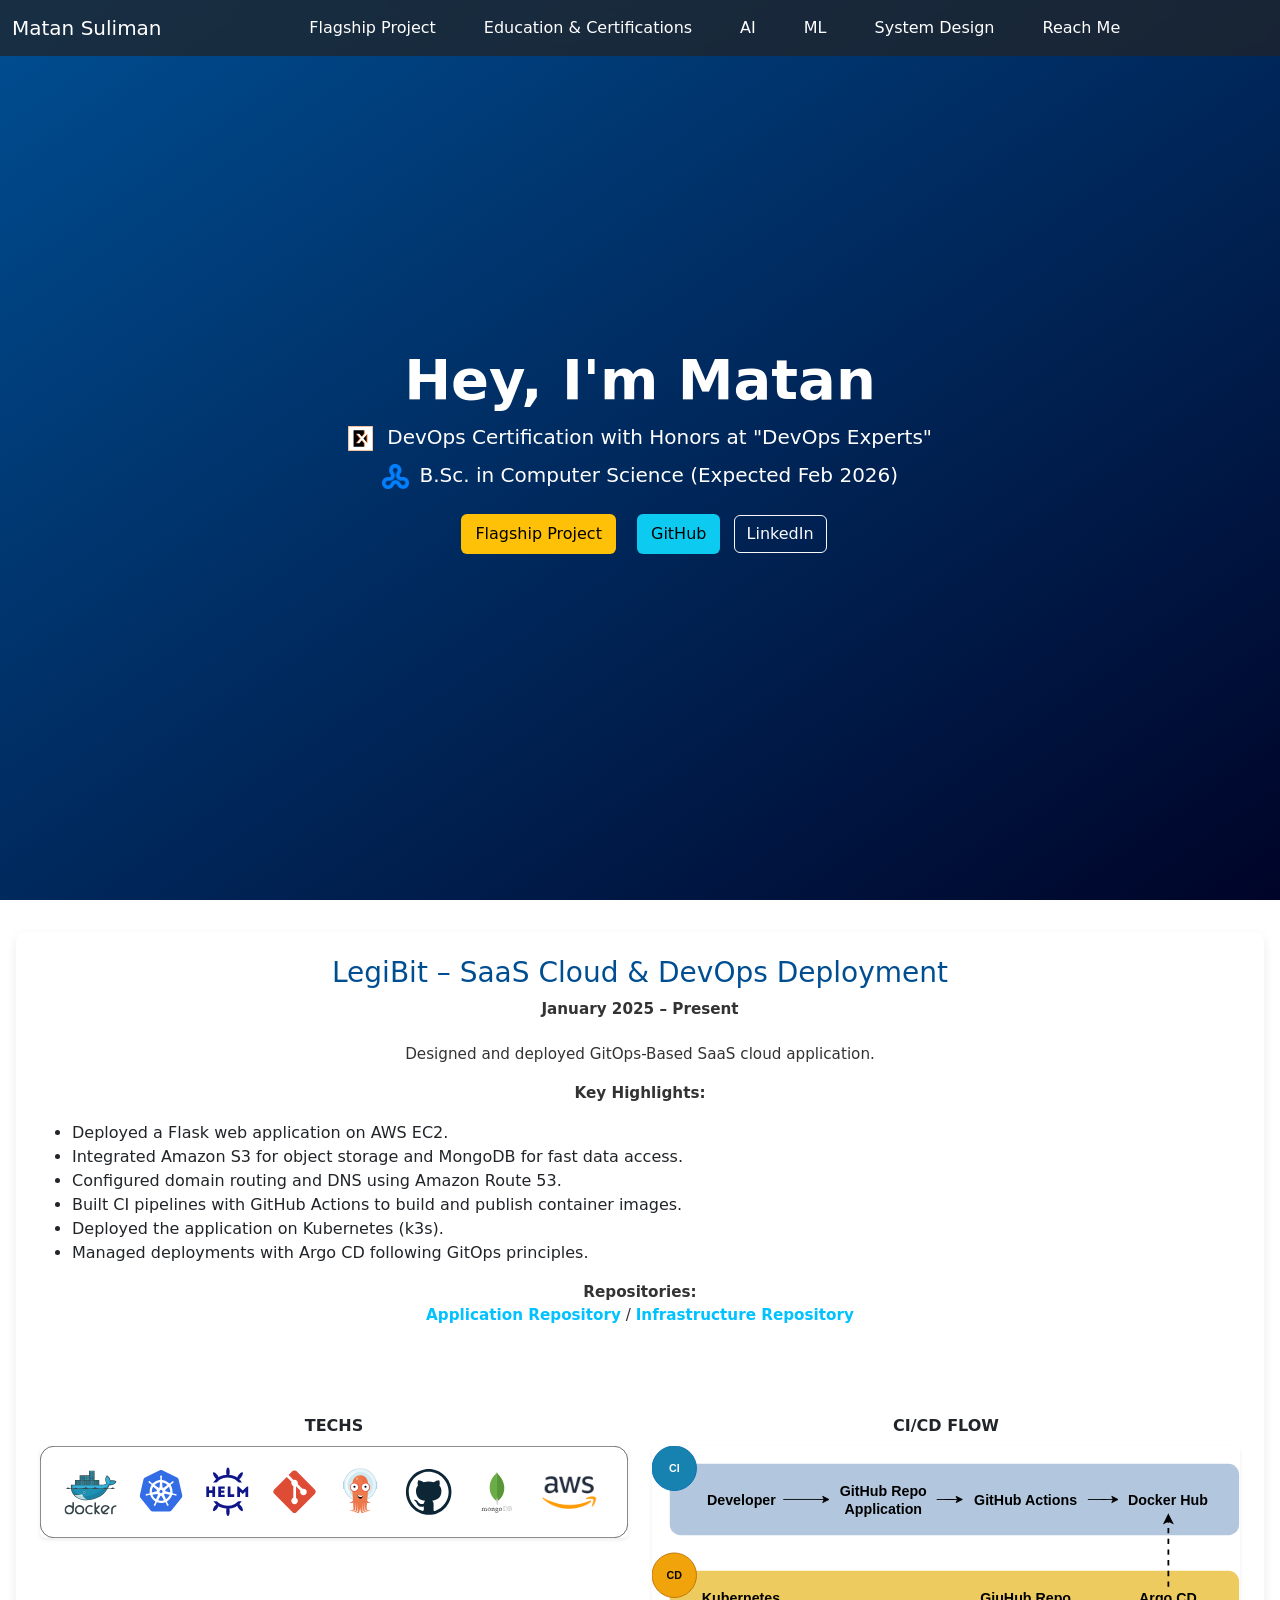
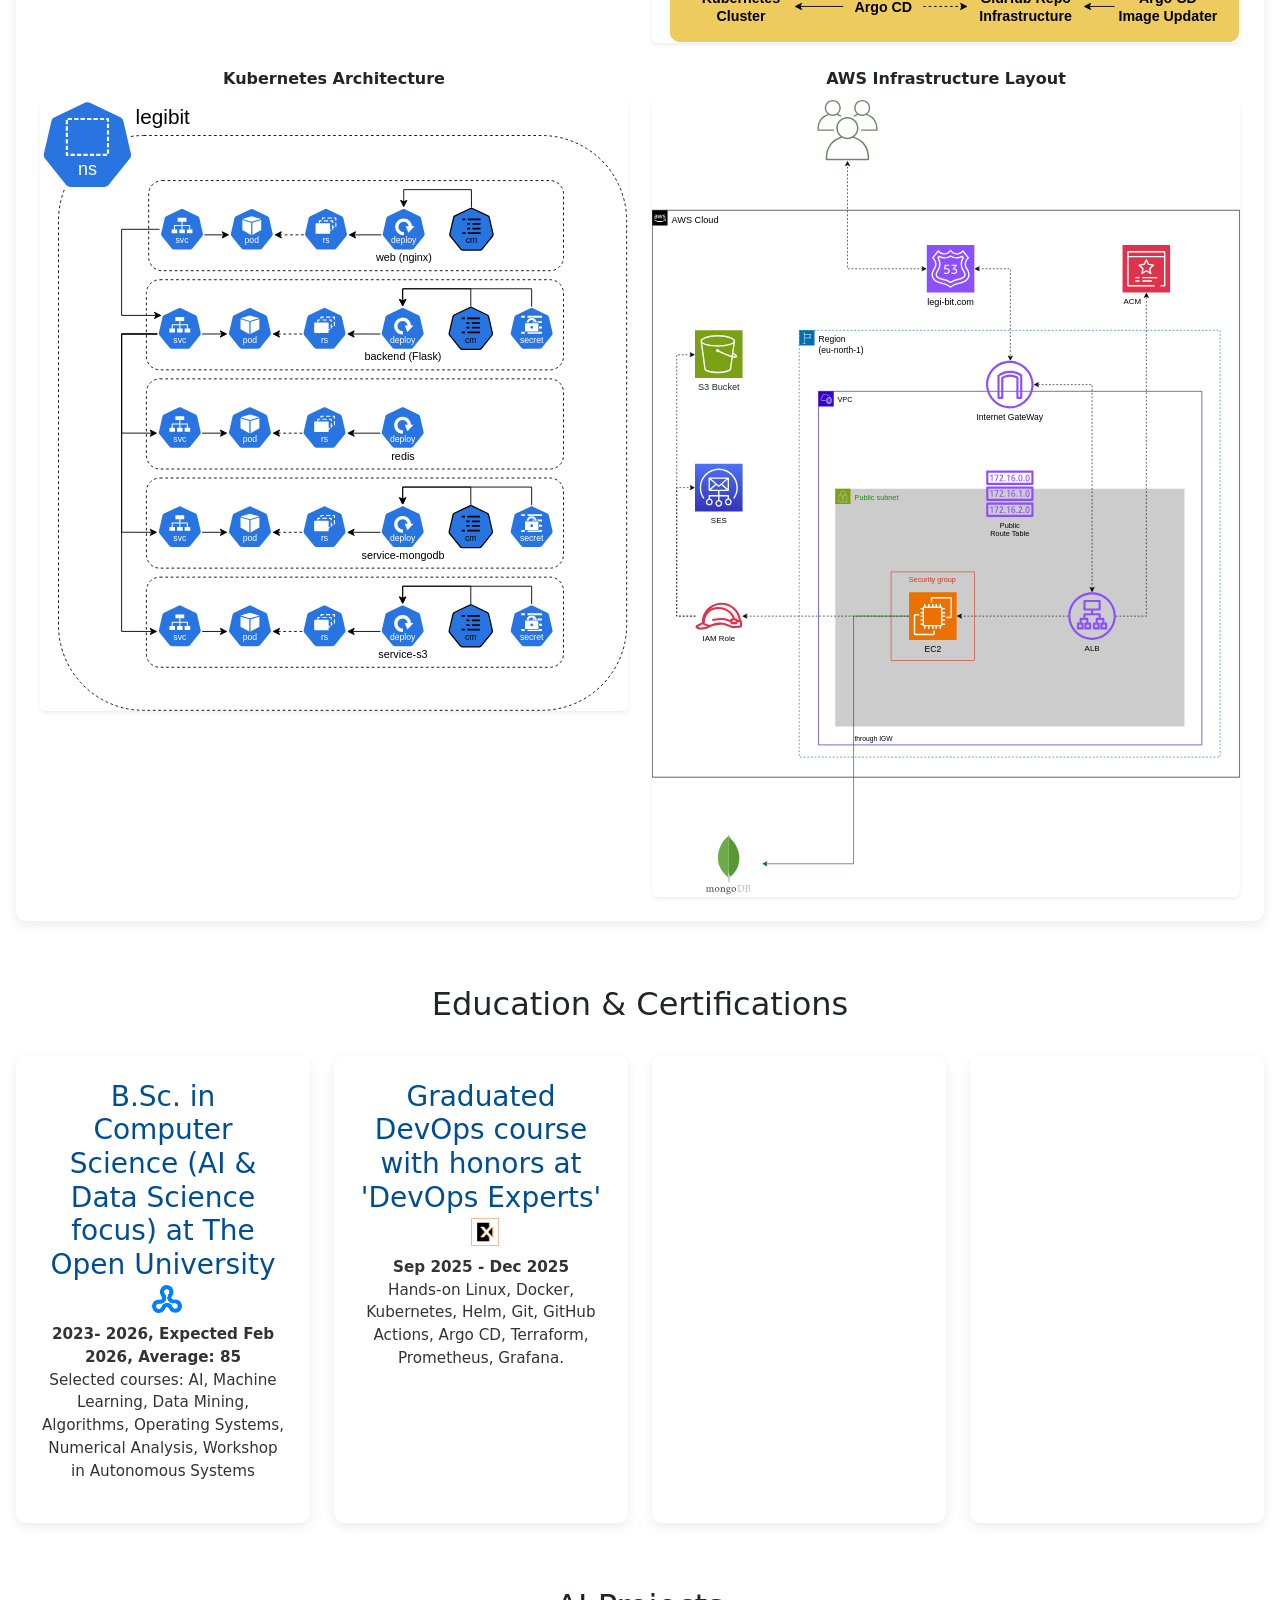
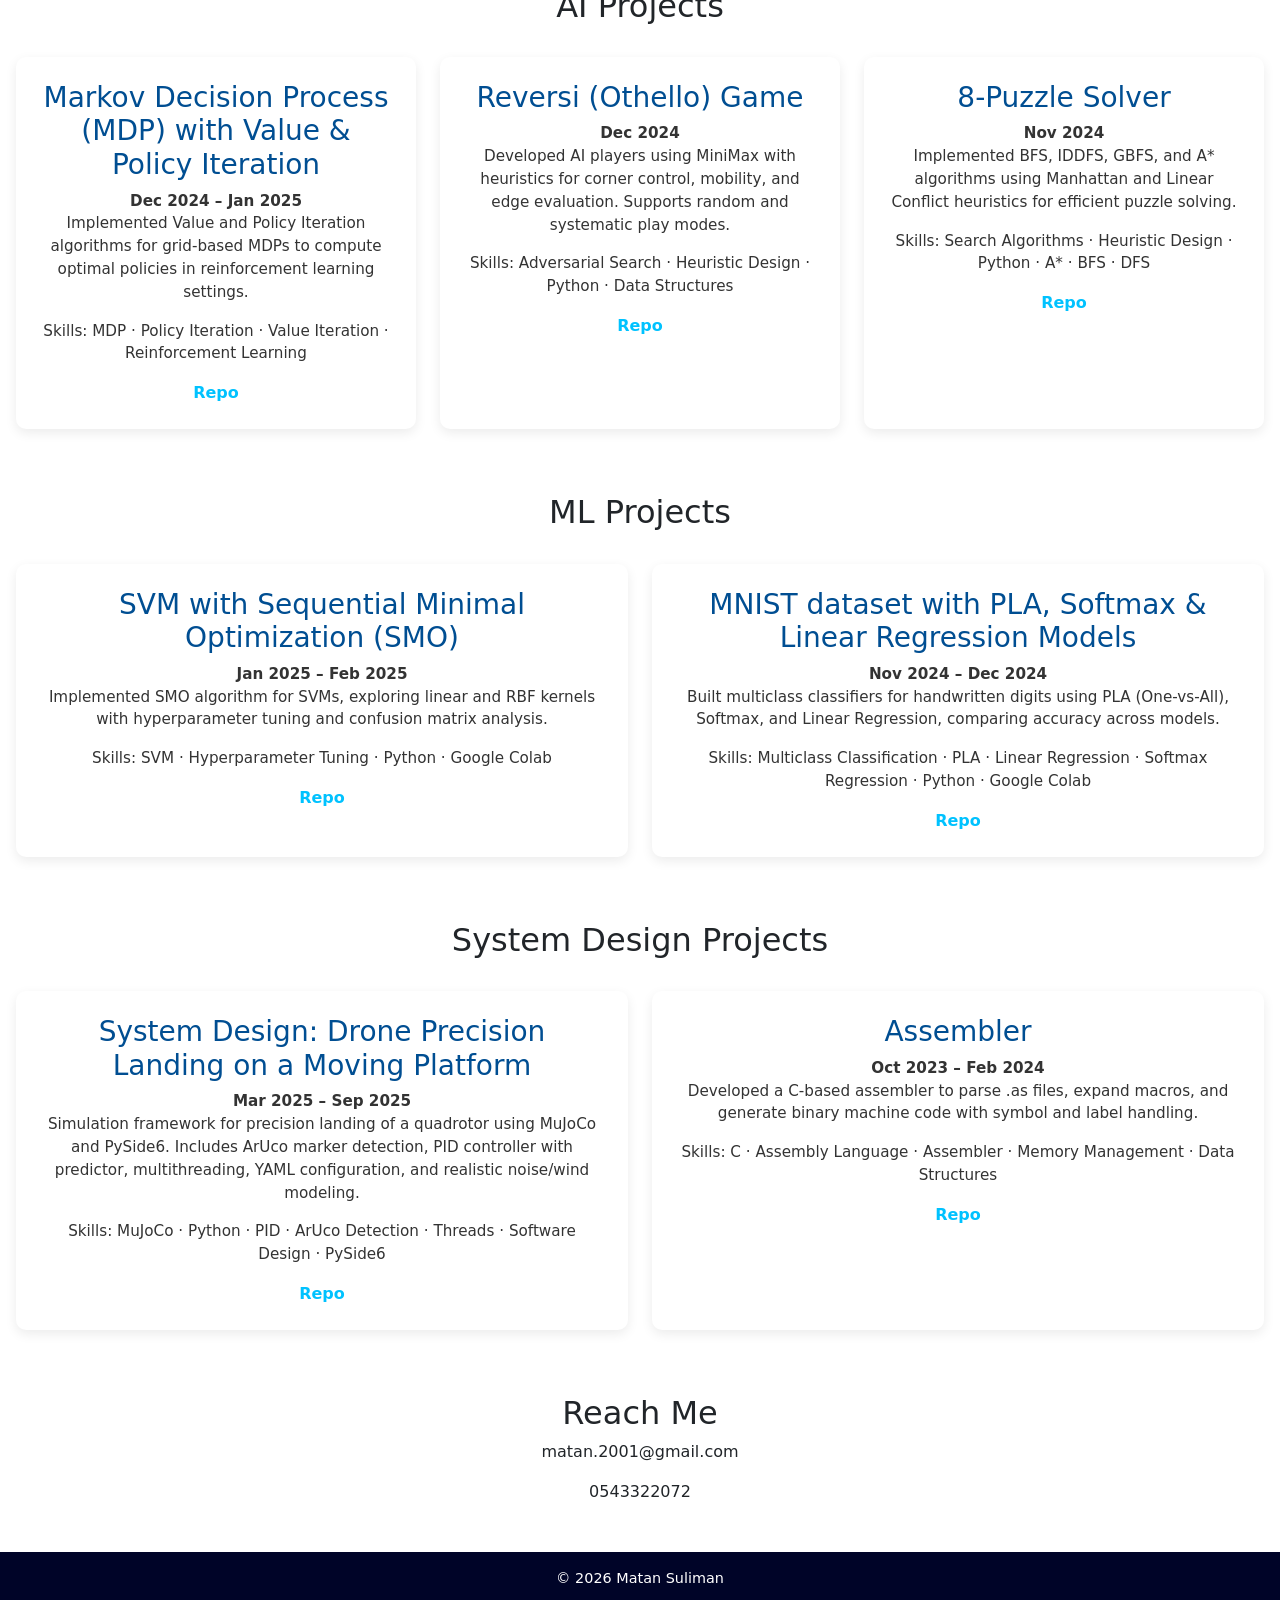
==== index.html @ 3e5ea64d "update project description for clarity and conciseness" ====
<!DOCTYPE html>
<html lang="en">

<head>
  <meta charset="UTF-8">
  <meta name="viewport" content="width=device-width, initial-scale=1">
  <title>Matan Suliman — DevOps & CS Portfolio</title>
  <link rel="stylesheet" href="styles.css">
  <!-- Preview metadata -->
  <meta name="description"
    content="Matan Suliman — CS student and DevOps trainee. Projects in RL, ML, systems, and AWS deployments.">
  <meta property="og:title" content="Matan Suliman — DevOps & CS Portfolio">
  <meta property="og:description"
    content="Projects: Drone precision landing, MDP, SVM/SMO, MNIST, 8-puzzle, assembler, and AWS site deployment.">
  <meta property="og:type" content="website">
  <meta property="og:url" content="https://matansuliman.github.io/">


  <link href="https://cdn.jsdelivr.net/npm/bootstrap@5.3.3/dist/css/bootstrap.min.css" rel="stylesheet">

  <link href="https://cdn.jsdelivr.net/npm/bootstrap@5.3.3/dist/css/bootstrap.min.css" rel="stylesheet">
  <script src="https://cdn.jsdelivr.net/npm/bootstrap@5.3.3/dist/js/bootstrap.bundle.min.js"></script>

  <link rel="icon" type="image/png" href="assets/favicon.png">
</head>

<!-- Google tag (gtag.js) -->
<script async src="https://www.googletagmanager.com/gtag/js?id=G-0Z7RLTRLPW"></script>
<script>
  window.dataLayer = window.dataLayer || [];
  function gtag() { dataLayer.push(arguments); }
  gtag('js', new Date());

  gtag('config', 'G-0Z7RLTRLPW');
</script>

<button id="backToTop" aria-label="Back to top">
  <svg width="25" height="25" viewBox="0 0 24 24" fill="none" xmlns="http://www.w3.org/2000/svg">
    <path d="M12 5L5 12H9V19H15V12H19L12 5Z" fill="currentColor" />
  </svg>
</button>

<body>

  <nav class="navbar navbar-expand-lg navbar-dark bg-dark bg-opacity-75 fixed-top">
    <div class="container-fluid">
      <a class="navbar-brand" href="#about">Matan Suliman</a>
      <button class="navbar-toggler" type="button" data-bs-toggle="collapse" data-bs-target="#navbarNav">
        <span class="navbar-toggler-icon"></span>
      </button>
      <div class="collapse navbar-collapse justify-content-center" id="navbarNav">
        <ul class="navbar-nav">
          <li class="nav-item"><a class="nav-link" href="#flagship_project">Flagship Project</a></li>
          <li class="nav-item"><a class="nav-link" href="#education">Education & Certifications</a></li>
          <li class="nav-item"><a class="nav-link" href="#ai_projects">AI</a></li>
          <li class="nav-item"><a class="nav-link" href="#ml_projects">ML</a></li>
          <li class="nav-item"><a class="nav-link" href="#sd_projects">System Design</a></li>
          <li class="nav-item"><a class="nav-link" href="#reach_me">Reach Me</a></li>
        </ul>
      </div>
    </div>
  </nav>



  <header id="about"
    class="vh-100 d-flex flex-column justify-content-center align-items-center text-center bg-primary text-white">


    <div class="container">
      <h1 class="display-4 fw-bold">Hey, I'm Matan</h1>
      <p class="lead mb-4">

        <a href="#education" class="text-white text-decoration-none d-block mb-2">
          <img src="assets/devops_experts_logo.jpeg" alt="DevOps Experts" height="25" class="me-2">
          DevOps Certification with Honors at "DevOps Experts"
        </a>

        <a href="#education" class="text-white text-decoration-none d-block mb-2">
          <img src="assets/output-onlinepngtools.png" alt="The Open University" height="25" class="me-1">
          B.Sc. in Computer Science (Expected Feb 2026)
        </a>
        <!--
        <a href="#education" class="text-white text-decoration-none d-block mb-2">
          ☁️ AWS Cloud Practitioner Certified
        </a>
        -->

      </p>

      <div class="mt-3">
        <a href="#flagship_project" class="btn btn-warning btn-unfill mx-2">
          Flagship Project
        </a>

        <a href="https://github.com/matansuliman" class="btn btn-info btn-unfill mx-2" target="_blank">
          GitHub
        </a>

        <script src="https://platform.linkedin.com/badges/js/profile.js"></script>

        <div class="linkedin-hover-wrapper">

          <a href="https://linkedin.com/in/matansuliman" class="btn btn-outline-light linkedin-btn" target="_blank">
            LinkedIn
          </a>

          <div class="linkedin-badge-reveal">
            <div class="badge-base LI-profile-badge" data-locale="en_US" data-size="small" data-theme="light"
              data-type="HORIZONTAL" data-vanity="matansuliman" data-version="v1">
            </div>
          </div>

        </div>

      </div>
    </div>
  </header>

  <section id="flagship_project" class="projects">
    <div class="project-card">
      <h3>LegiBit – SaaS Cloud & DevOps Deployment</h3>

      <p>
        <strong>January 2025 – Present</strong><br><br>
        Designed and deployed GitOps-Based SaaS cloud application.
      </p>

      <p>
        <strong>Key Highlights:</strong>
      </p>

      <ul class="text-start mt-2">
        <li>Deployed a Flask web application on AWS EC2.</li>
        <li>Integrated Amazon S3 for object storage and MongoDB for fast data access.</li>
        <li>Configured domain routing and DNS using Amazon Route 53.</li>
        <li>Built CI pipelines with GitHub Actions to build and publish container images.</li>
        <li>Deployed the application on Kubernetes (k3s).</li>
        <li>Managed deployments with Argo CD following GitOps principles.</li>
      </ul>

      <p>
        <strong>Repositories:</strong><br>
        <a href="https://github.com/webserver0518/legi-bit-application" target="_blank">Application Repository</a>
        /
        <a href="https://github.com/webserver0518/legi-bit-infrastructure" target="_blank">Infrastructure Repository</a>
      </p>

      <br>

      <div class="row g-4 mt-4">

        <!-- Row 1 -->
        <div class="col-12 col-md-6">
          <strong>TECHS</strong>
          <div class="mt-2"></div>
          <img src="assets/techs.svg" alt="Technologies Stack" class="img-fluid rounded shadow-sm w-100">
        </div>

        <div class="col-12 col-md-6">
          <strong>CI/CD FLOW</strong>
          <div class="mt-2"></div>
          <img src="assets/CICD.svg" alt="CI/CD Pipeline Diagram" class="img-fluid rounded shadow-sm w-100">
        </div>

        <!-- Row 2 -->
        <div class="col-12 col-md-6">
          <strong>Kubernetes Architecture</strong>
          <div class="mt-2"></div>
          <img src="assets/legibit ns.svg" alt="Kubernetes Namespaces Layout" class="img-fluid rounded shadow-sm w-100">
        </div>

        <div class="col-12 col-md-6">
          <strong>AWS Infrastructure Layout</strong>
          <div class="mt-2"></div>
          <img src="assets/connectivity.svg" alt="AWS Architecture Diagram" class="img-fluid rounded shadow-sm w-100">
        </div>

      </div>

    </div>
  </section>

  <section id="education" class="projects">
    <h2>Education & Certifications</h2>
    <div class="projects-grid">

      <div class="project-card">
        <h3>
          B.Sc. in Computer Science (AI & Data Science focus) at The Open University
          <img src="assets/output-onlinepngtools.png" alt="The Open University" height="28" class="ms-2">
        </h3>
        <p><strong>2023- 2026, Expected Feb 2026, Average: 85</strong><br>
          Selected courses: AI, Machine Learning, Data Mining, Algorithms, Operating Systems,
          Numerical Analysis, Workshop in Autonomous Systems
        </p>
      </div>

      <div class="project-card">
        <h3>
          Graduated DevOps course with honors at 'DevOps Experts'
          <img src="assets/devops_experts_logo.jpeg" alt="DevOps Experts" height="28" class="ms-2">
        </h3>
        <p><strong>Sep 2025 - Dec 2025</strong><br>
          Hands-on Linux, Docker, Kubernetes, Helm, Git, GitHub Actions, Argo CD, Terraform, Prometheus, Grafana.
        </p>
      </div>

      <div class="project-card">
        <div data-iframe-width="150" data-iframe-height="270" data-share-badge-id="1dd1bd54-4e5d-4ebc-b2db-b6c0c7ca178f"
          data-share-badge-host="https://www.credly.com"></div>
        <script type="text/javascript" async src="//cdn.credly.com/assets/utilities/embed.js"></script>
      </div>

      <div class="project-card">
        <div data-iframe-width="150" data-iframe-height="270" data-share-badge-id="fd4eed13-bedb-44e8-ab1b-fd4ca9787efd"
          data-share-badge-host="https://www.credly.com"></div>
        <script type="text/javascript" async src="//cdn.credly.com/assets/utilities/embed.js"></script>
      </div>

    </div>
  </section>

  <section id="ai_projects" class="projects">
    <h2>AI Projects</h2>
    <div class="projects-grid">

      <div class="project-card">
        <h3>Markov Decision Process (MDP) with Value & Policy Iteration</h3>
        <p><strong>Dec 2024 – Jan 2025</strong><br>
          Implemented Value and Policy Iteration algorithms for grid-based MDPs to compute optimal policies in
          reinforcement learning settings.</p>
        <p class="skills">Skills: MDP · Policy Iteration · Value Iteration · Reinforcement Learning</p>
        <a href="https://github.com/matansuliman/Introduction-to-Artificial-Intelligence/tree/main/MDP"
          target="_blank">Repo</a>
      </div>

      <div class="project-card">
        <h3>Reversi (Othello) Game</h3>
        <p><strong>Dec 2024</strong><br>
          Developed AI players using MiniMax with heuristics for corner control, mobility, and edge
          evaluation. Supports
          random and systematic play modes.</p>
        <p class="skills">Skills: Adversarial Search · Heuristic Design · Python · Data Structures</p>
        <a href="https://github.com/matansuliman/Introduction-to-Artificial-Intelligence/blob/main/Reversi-(Ottelo)-Game"
          target="_blank">Repo</a>
      </div>

      <div class="project-card">
        <h3>8-Puzzle Solver</h3>
        <p><strong>Nov 2024</strong><br>
          Implemented BFS, IDDFS, GBFS, and A* algorithms using Manhattan and Linear Conflict heuristics for
          efficient
          puzzle solving.</p>
        <p class="skills">Skills: Search Algorithms · Heuristic Design · Python · A* · BFS · DFS</p>
        <a href="https://github.com/matansuliman/Introduction-to-Artificial-Intelligence/tree/main/8-puzzle-solver"
          target="_blank">Repo</a>
      </div>

    </div>
  </section>


  <section id="ml_projects" class="projects">
    <h2>ML Projects</h2>
    <div class="projects-grid">

      <div class="project-card">
        <h3>SVM with Sequential Minimal Optimization (SMO)</h3>
        <p><strong>Jan 2025 – Feb 2025</strong><br>
          Implemented SMO algorithm for SVMs, exploring linear and RBF kernels with hyperparameter tuning and
          confusion
          matrix analysis.</p>
        <p class="skills">Skills: SVM · Hyperparameter Tuning · Python · Google Colab</p>
        <a href="https://github.com/matansuliman/Introduction-to-Machine-Learning" target="_blank">Repo</a>
      </div>

      <div class="project-card">
        <h3>MNIST dataset with PLA, Softmax & Linear Regression Models</h3>
        <p><strong>Nov 2024 – Dec 2024</strong><br>
          Built multiclass classifiers for handwritten digits using PLA (One-vs-All), Softmax, and Linear
          Regression,
          comparing accuracy across models.</p>
        <p class="skills">Skills: Multiclass Classification · PLA · Linear Regression · Softmax Regression ·
          Python ·
          Google Colab</p>
        <a href="https://github.com/matansuliman/Introduction-to-Machine-Learning" target="_blank">Repo</a>
      </div>

    </div>
  </section>

  <section id="sd_projects" class="projects">
    <h2>System Design Projects</h2>
    <div class="projects-grid">

      <div class="project-card">
        <h3>System Design: Drone Precision Landing on a Moving Platform</h3>
        <p><strong>Mar 2025 – Sep 2025</strong><br>
          Simulation framework for precision landing of a quadrotor using MuJoCo and PySide6.
          Includes ArUco marker detection, PID controller with predictor, multithreading, YAML configuration,
          and
          realistic noise/wind modeling.</p>
        <p class="skills">Skills: MuJoCo · Python · PID · ArUco Detection · Threads · Software Design · PySide6
        </p>
        <a href="https://github.com/matansuliman/Workshop-in-Autonomous-Systems-Simulation" target="_blank">Repo</a>
      </div>

      <div class="project-card">
        <h3>Assembler</h3>
        <p><strong>Oct 2023 – Feb 2024</strong><br>
          Developed a C-based assembler to parse .as files, expand macros, and generate binary machine code
          with symbol
          and label handling.</p>
        <p class="skills">Skills: C · Assembly Language · Assembler · Memory Management · Data Structures</p>
        <a href="https://github.com/matansuliman/Systems_Programming_Lab_C" target="_blank">Repo</a>
      </div>

    </div>
  </section>

  <section id="reach_me" class="projects">
    <h2>Reach Me</h2>
    <p>matan.2001@gmail.com</p>
    <p>0543322072</p>
  </section>

  <footer>
    <p>© <span id="year"></span> Matan Suliman</p>
  </footer>

  <script src="script.js"></script>
</body>

</html>
---- styles.css ----
:root {
  --c1: #004e92;
  --c2: #000428;
  --accent: #00c2ff;
  --bg: #f4f6fb;
  --text: #1f2d3d;
}

body {
  font-family: "Alef", sans-serif;
  background: var(--bg);
  color: var(--text);
  margin: 0;
  padding: 0;
  overflow-x: hidden;
}

.navbar {
  position: fixed;
  /* floats above everything */
  top: 0;
  left: 0;
  z-index: 1000;
  width: 100%;
  background: rgba(0, 0, 0, 0.6);
  /* translucent dark layer */
  padding: 0.5rem 1rem;
  backdrop-filter: blur(6px);
}

.navbar a {
  margin-right: 2rem;
  text-decoration: none;
  color: white;
  transition: opacity 0.2s ease;
}

.navbar a:hover {
  opacity: 0.8;
}

.hero {
  text-align: center;
  padding: 4rem 1rem;
  background: linear-gradient(to bottom right, var(--c1), var(--c2));
  color: white;
}

.hero h1 {
  font-size: 2.5rem;
  margin-bottom: 1rem;
}

.hero p {
  font-size: 1.1rem;
  max-width: 600px;
  margin: 0 auto 2rem;
}

.btn {
  background-color: var(--accent);
  color: white;
  padding: 0.75rem 1.5rem;
  border-radius: 8px;
  text-decoration: none;
  font-weight: 600;
  transition: background 0.3s;
}

.btn:hover {
  background-color: #00a4d4;
}

.section {
  padding: 0.5rem 1rem;
  max-width: 800px;
  margin: auto;
  text-align: center;
}

.projects {
  padding: 2rem 1rem;
  max-width: 1300px;
  margin: auto;
  text-align: center;
}

.projects-grid {
  display: grid;
  grid-template-columns: repeat(auto-fit, minmax(250px, 1fr));
  gap: 1.5rem;
  margin-top: 2rem;
}

.project-card {
  background: white;
  border-radius: 10px;
  box-shadow: 0 4px 12px rgba(0, 0, 0, 0.08);
  padding: 1.5rem;
  transition: transform 0.3s;
}

.project-card:hover {
  transform: translateY(-6px);
}

.project-card h3 {
  color: var(--c1);
  margin-bottom: 0.5rem;
}

.project-card p {
  font-size: 0.95rem;
  color: #333;
  margin-bottom: 1rem;
}

.project-card a {
  color: var(--accent);
  text-decoration: none;
  font-weight: 600;
}

.project-card iframe {
  width: 100% !important;
  height: 320px !important;
}

footer {
  text-align: center;
  padding: 1rem;
  background: var(--c2);
  color: white;
  font-size: 0.9rem;
}

footer a {
  color: var(--accent);
  text-decoration: none;
}

.contact a {
  color: var(--accent);
  font-weight: 600;
}

section[id] {
  scroll-margin-top: 80px;
  /* adjust to navbar height */
}

header#about.bg-primary {
  background: linear-gradient(to bottom right, var(--c1), var(--c2)) !important;
}



/* Hover effect: filled -> outline (reverse of LinkedIn) */
.btn.btn-unfill {
  border: 2px solid transparent;
  transition: background-color 0.25s ease, color 0.25s ease, border-color 0.25s ease;
}

/* pick outline color based on bootstrap button type */
.btn.btn-unfill.btn-warning {
  --unfill-color: #ffc107;
}

.btn.btn-unfill.btn-info {
  --unfill-color: #0dcaf0;
}

/* on hover: "empty out" */
.btn.btn-unfill:hover {
  background-color: transparent !important;
  border-color: var(--unfill-color) !important;
  color: var(--unfill-color) !important;
}


/* Back to top – premium style */
#backToTop {
  position: fixed;
  bottom: 28px;
  left: 28px;

  width: 60px;
  height: 60px;
  border-radius: 50%;

  background-color: #0d6efd;
  /* bootstrap primary blue */
  border: none;
  color: #fff;

  display: flex;
  align-items: center;
  justify-content: center;

  box-shadow:
    0 8px 20px rgba(0, 0, 0, 0.25);

  cursor: pointer;
  opacity: 0;
  pointer-events: none;
  transform: translateY(10px) scale(0.95);
  transition: all 0.25s ease;

  z-index: 1000;
}

/* show */
#backToTop.show {
  opacity: 1;
  pointer-events: auto;
  transform: translateY(0) scale(1);
}

/* hover */
#backToTop:hover {
  background-color: #0b5ed7;
  /* darker blue */
  transform: translateY(-4px) scale(1.05);
}

/* active click */
#backToTop:active {
  transform: scale(0.95);
}





.linkedin-btn {
  transition: transform 0.25s ease, opacity 0.2s ease;
  transform-origin: left top;
}

/* hover – הכפתור "נמס" */
.linkedin-hover-wrapper:hover .linkedin-btn {
  transform: scaleX(0.85);
  opacity: 0;
  pointer-events: none;
}


.linkedin-hover-wrapper {
  position: relative;
  display: inline-block;
}

.linkedin-badge-reveal {
  position: absolute;

  /* אותו anchor כמו הכפתור */
  left: 0;
  top: 0;

  margin-left: 0;

  padding: 8px;
  background: white;
  border-radius: 12px;
  box-shadow: 0 12px 30px rgba(0, 0, 0, 0.3);
  z-index: 20;

  min-width: 320px;

  transform: scaleX(0);
  transform-origin: left top;
  opacity: 0;

  transition: transform 0.3s ease, opacity 0.2s ease;
}

/* hover – התג "גדל" */
.linkedin-hover-wrapper:hover .linkedin-badge-reveal {
  transform: scaleX(1);
  opacity: 1;
}
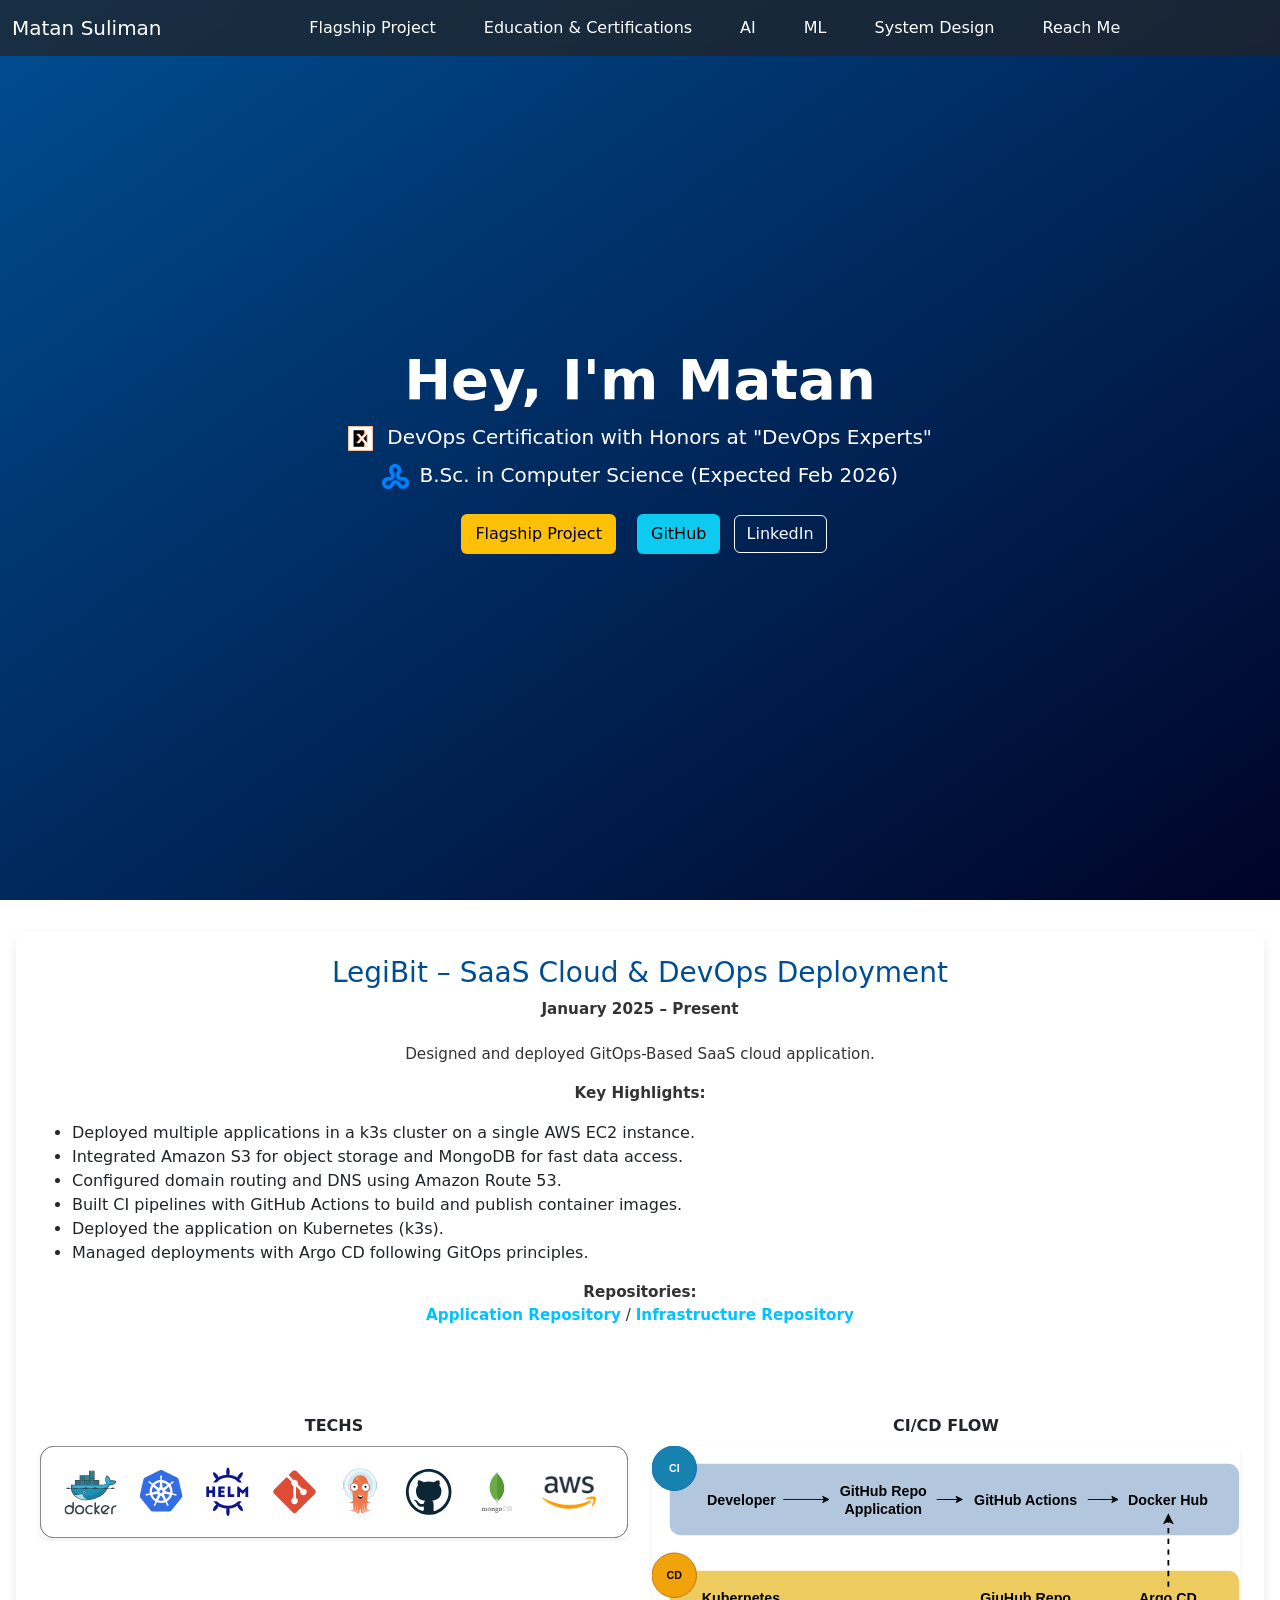
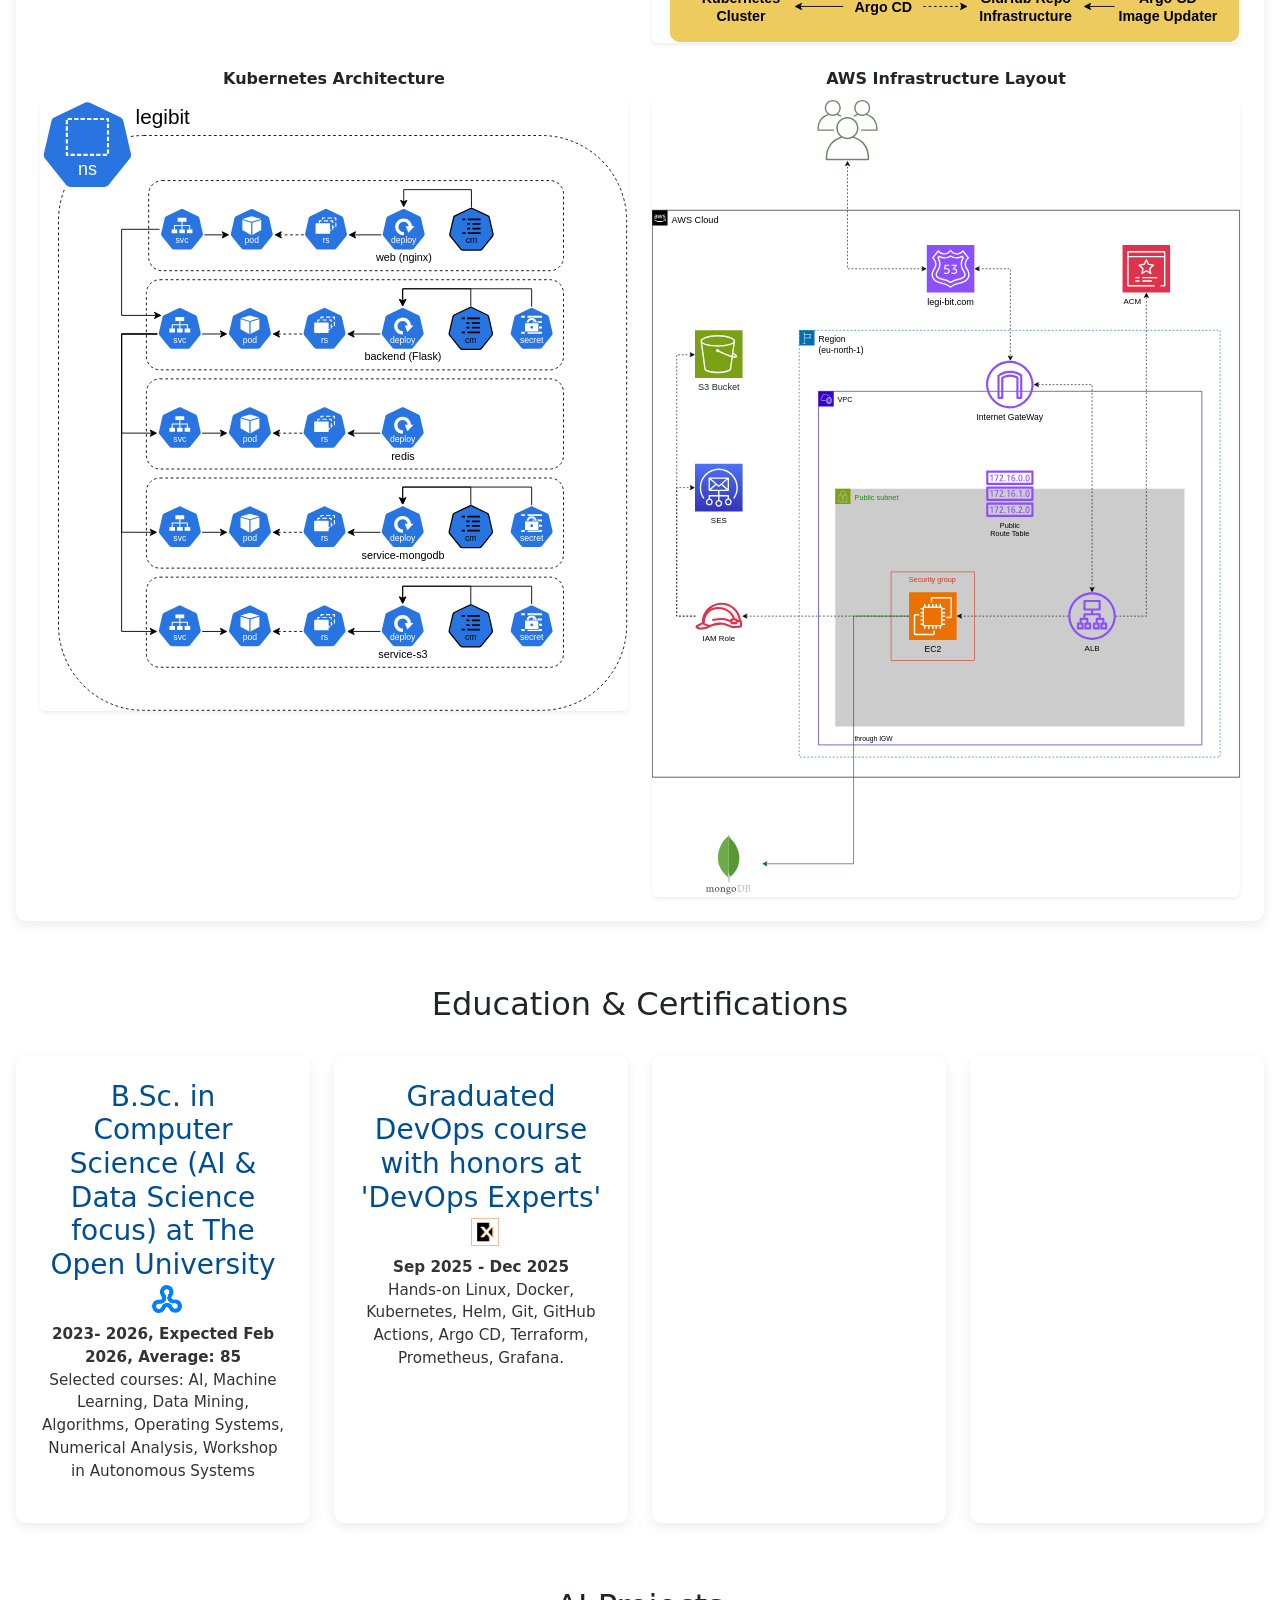
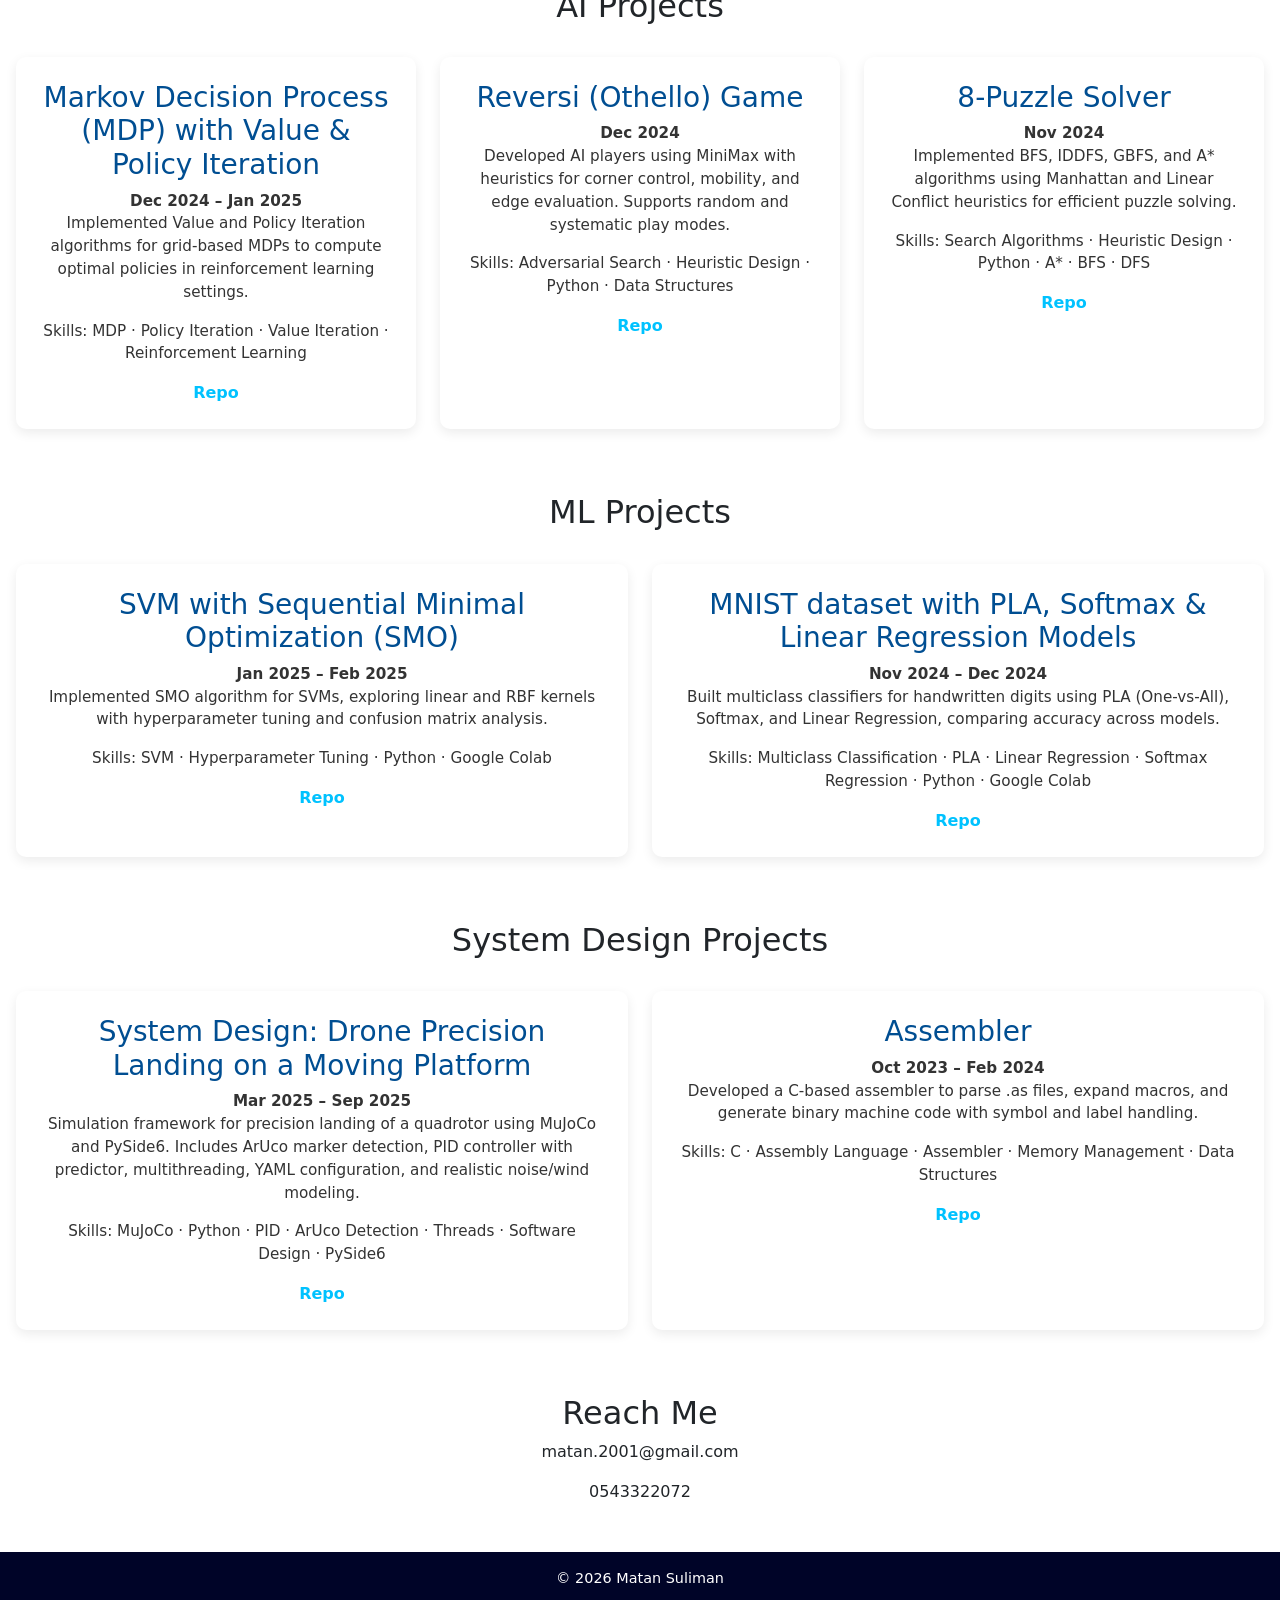
==== commit 3ff19051: "update deployment description to reflect k3s cluster setup on AWS EC2" ====
--- a/index.html
+++ b/index.html
@@ -131,7 +131,7 @@
       </p>
 
       <ul class="text-start mt-2">
-        <li>Deployed a Flask web application on AWS EC2.</li>
+        <li>Deployed multiple applications in a k3s cluster on a single AWS EC2 instance.</li>
         <li>Integrated Amazon S3 for object storage and MongoDB for fast data access.</li>
         <li>Configured domain routing and DNS using Amazon Route 53.</li>
         <li>Built CI pipelines with GitHub Actions to build and publish container images.</li>
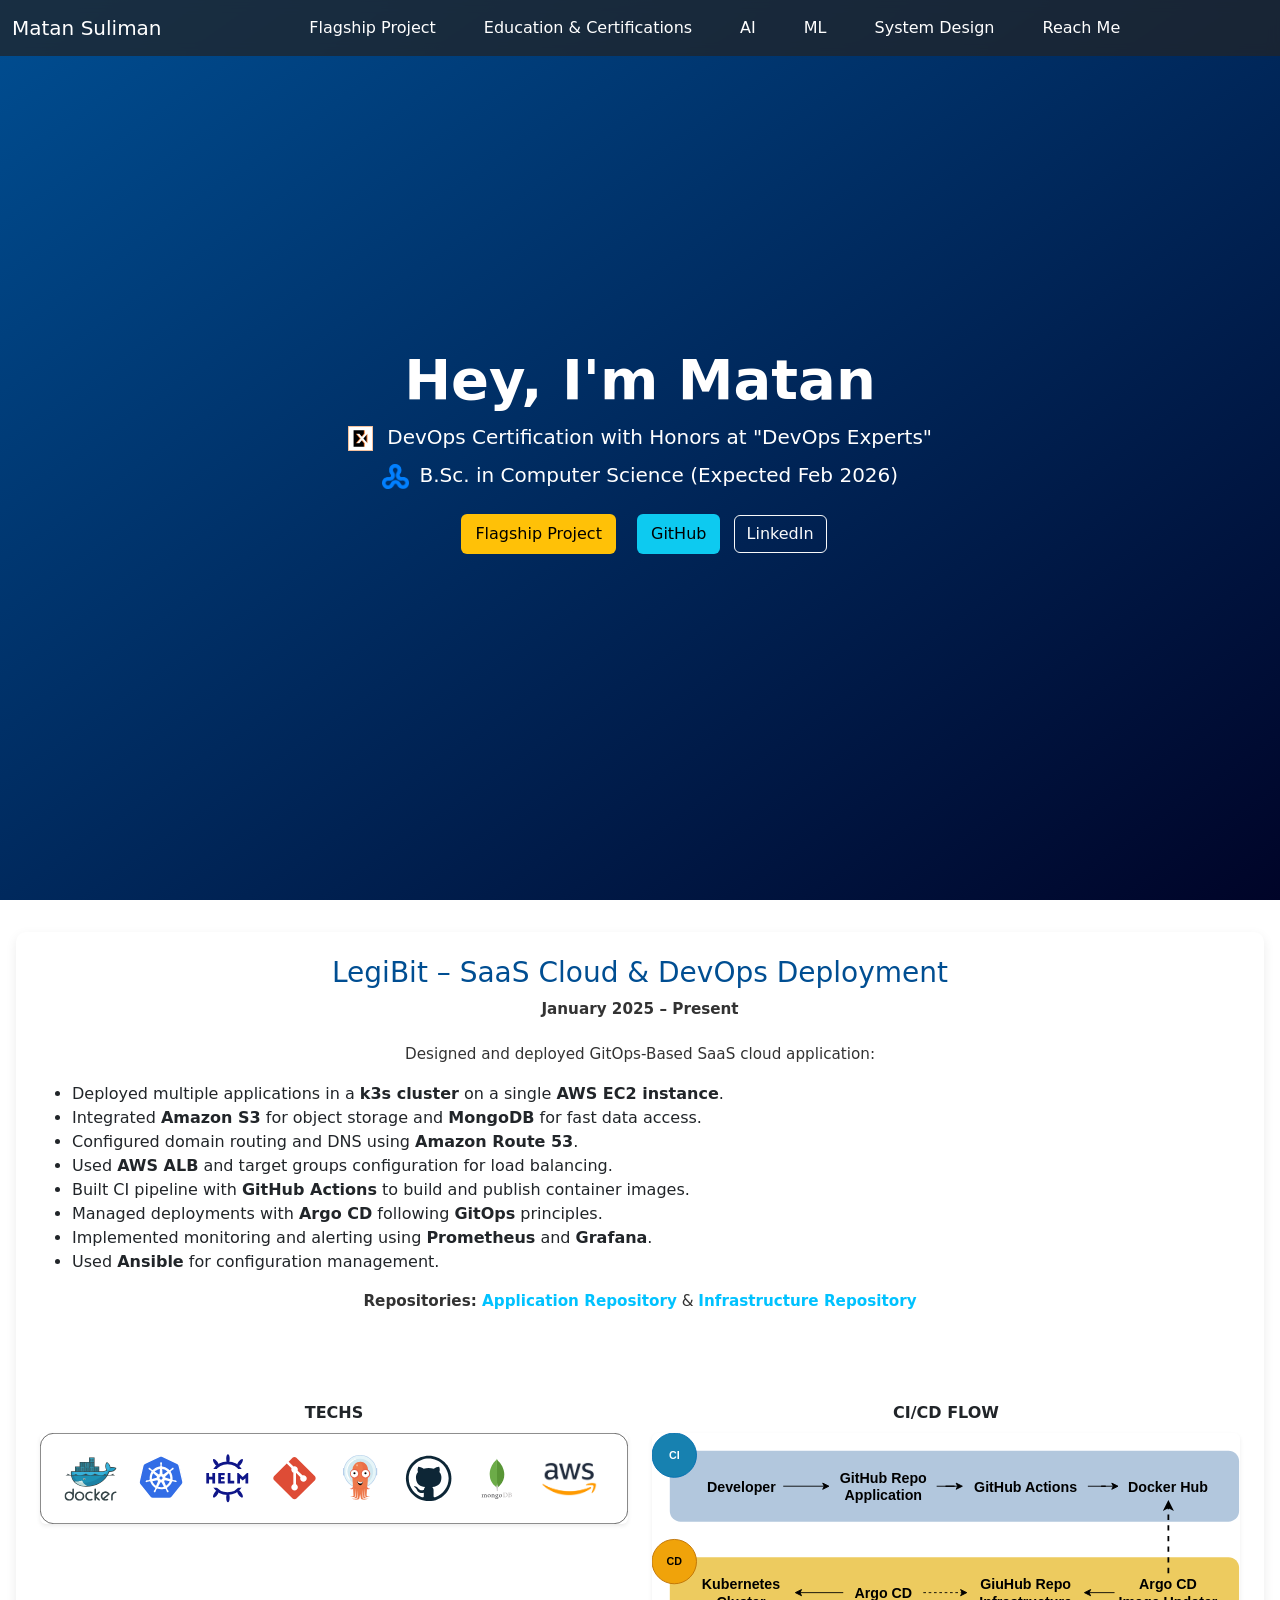
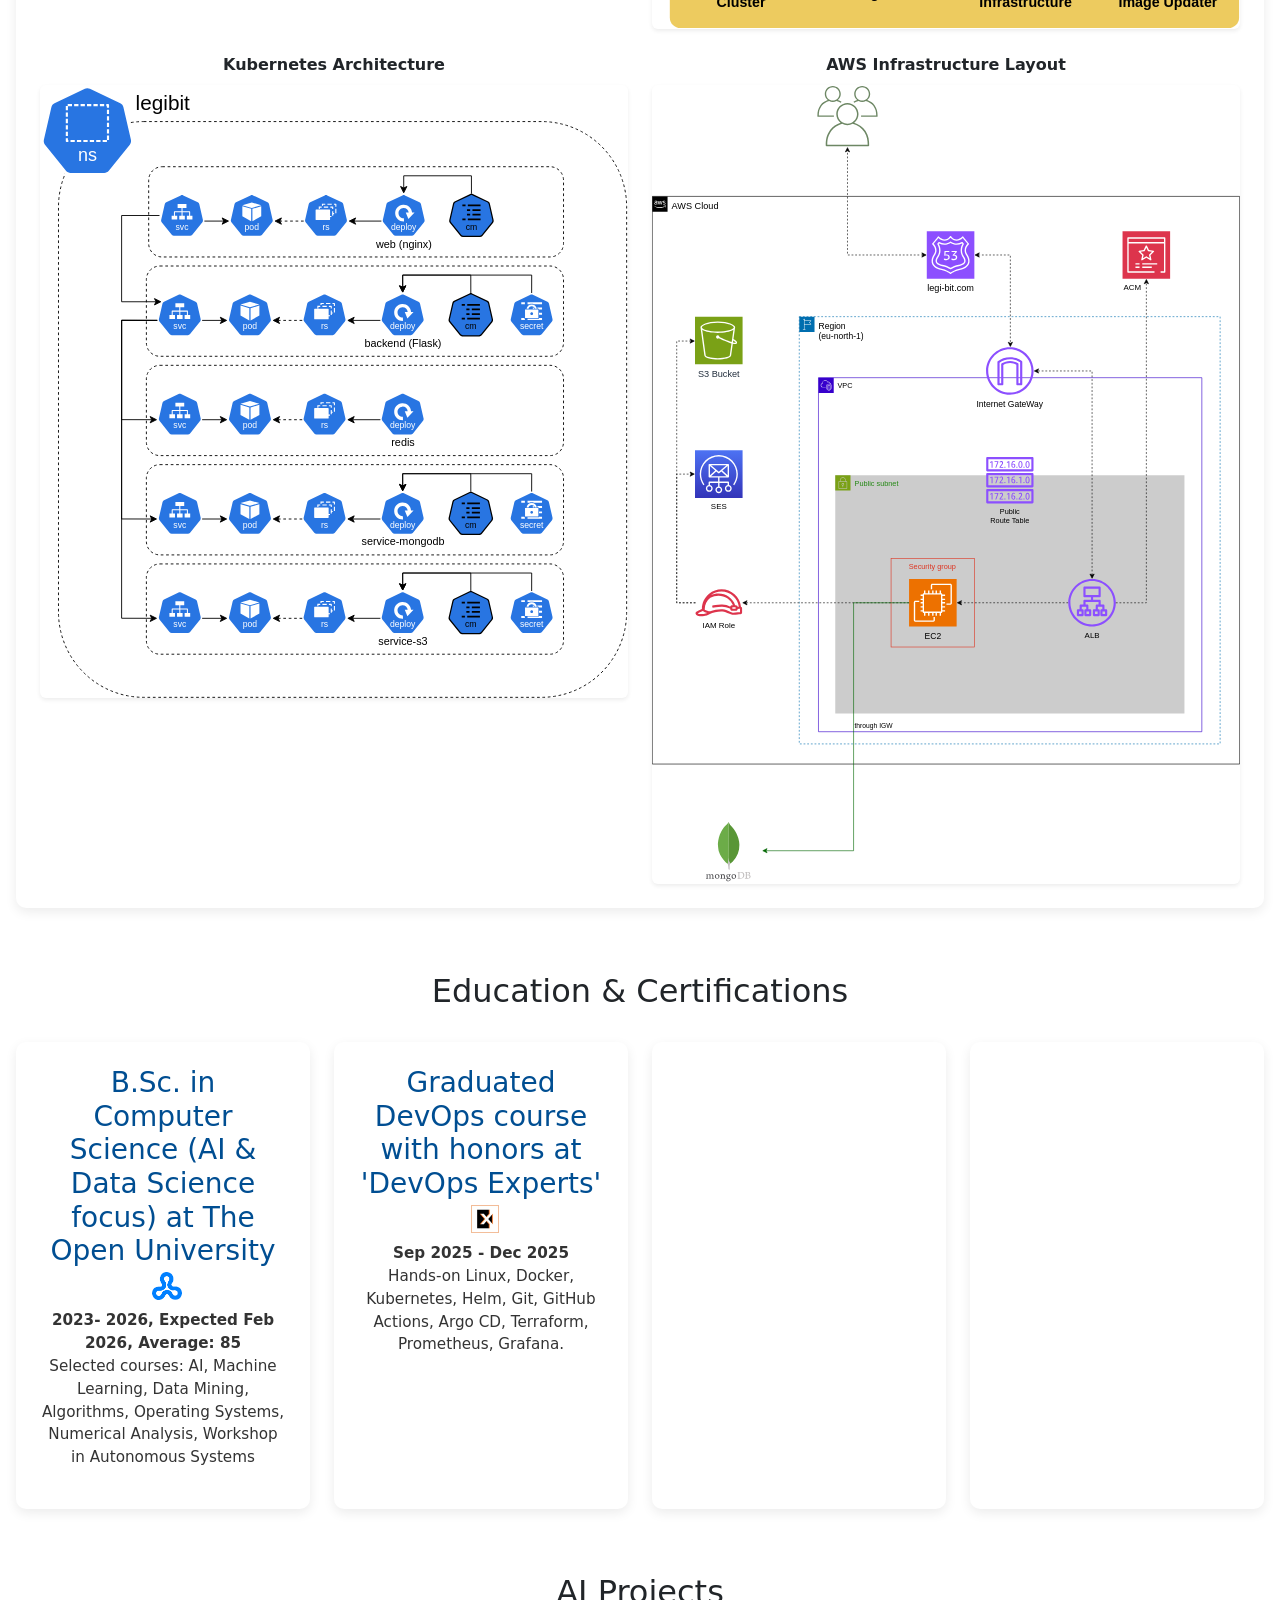
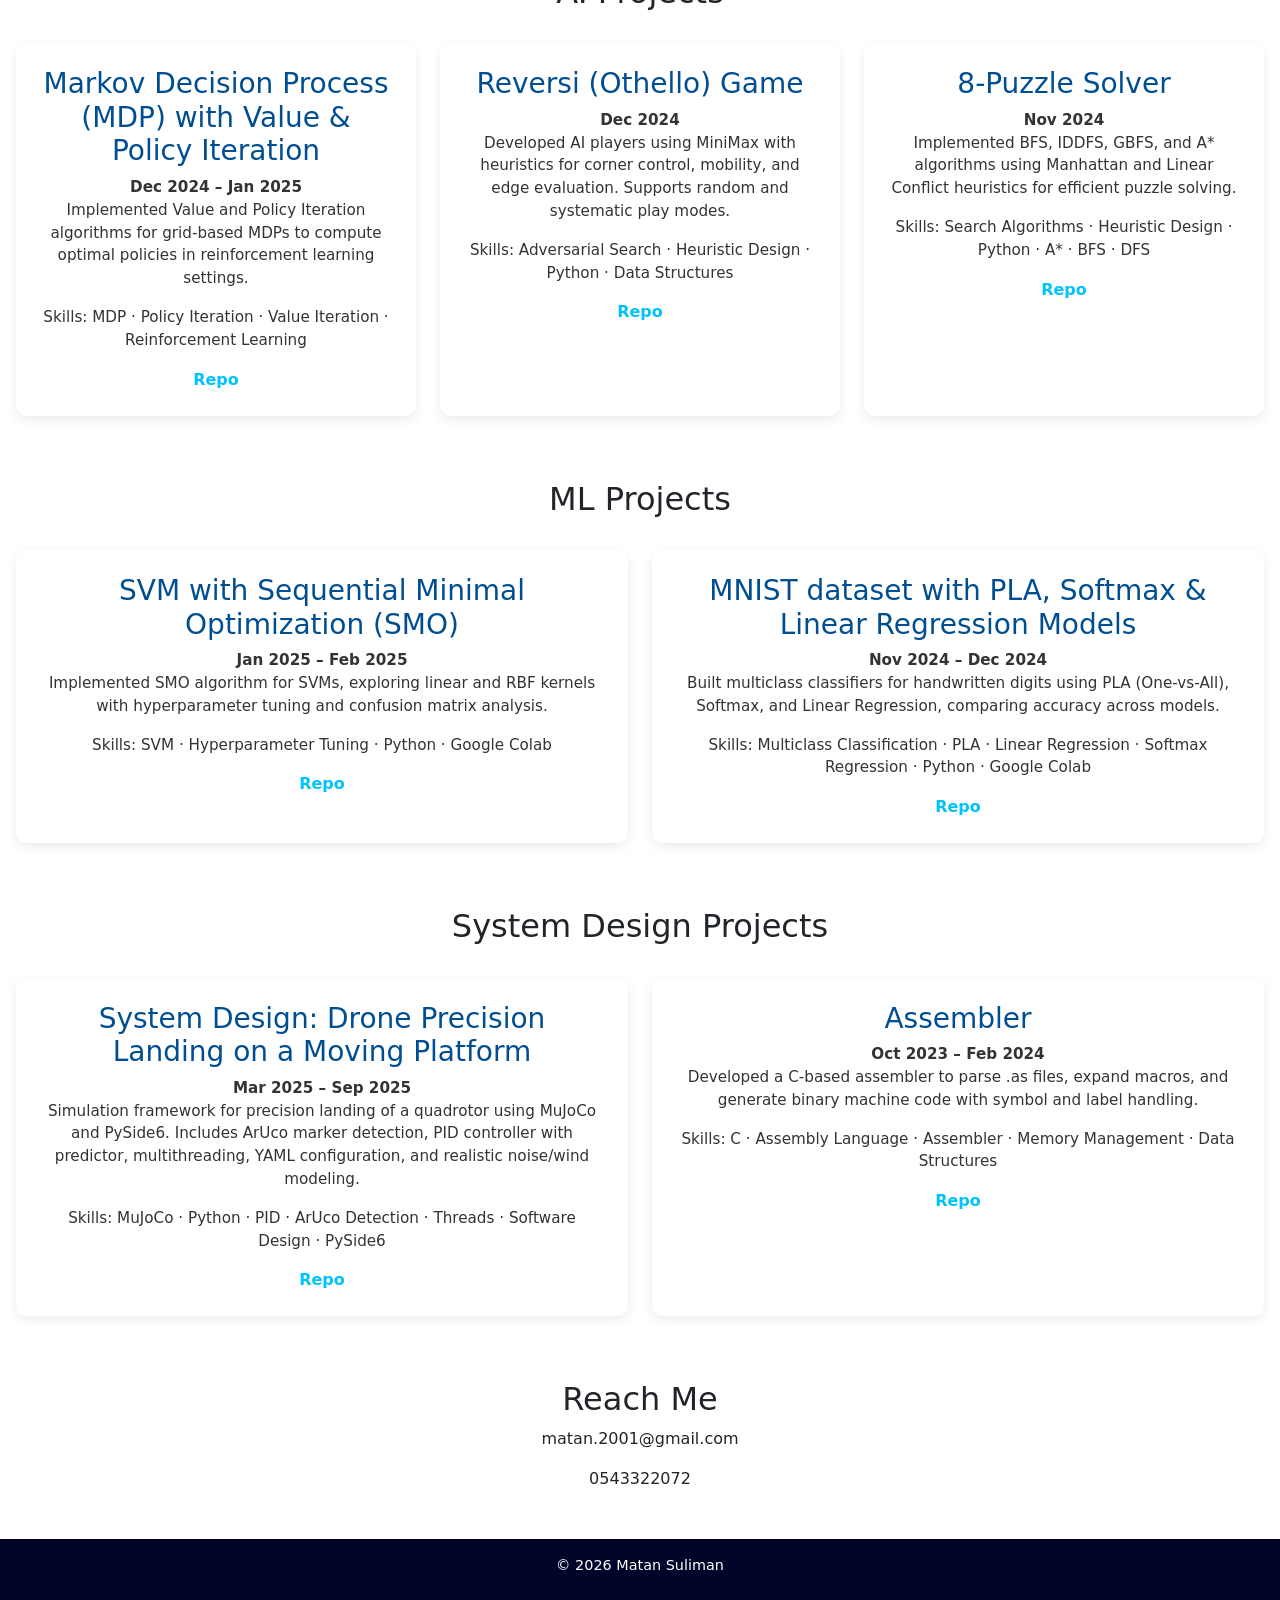
==== commit 59987c60: "refine project description and highlight key achievements in GitOps-based SaaS application" ====
--- a/index.html
+++ b/index.html
@@ -123,26 +123,24 @@
 
       <p>
         <strong>January 2025 – Present</strong><br><br>
-        Designed and deployed GitOps-Based SaaS cloud application.
+        Designed and deployed GitOps-Based SaaS cloud application:
       </p>
 
+      <ul class="text-start mt-2">
+        <li>Deployed multiple applications in a <b>k3s cluster</b> on a single <b>AWS EC2 instance</b>.</li>
+        <li>Integrated <b>Amazon S3</b> for object storage and <b>MongoDB</b> for fast data access.</li>
+        <li>Configured domain routing and DNS using <b>Amazon Route 53</b>.</li>
+        <li>Used <b>AWS ALB</b> and target groups configuration for load balancing.</li>
+        <li>Built CI pipeline with <b>GitHub Actions</b> to build and publish container images.</li>
+        <li>Managed deployments with <b>Argo CD</b> following <b>GitOps</b> principles.</li>
+        <li>Implemented monitoring and alerting using <b>Prometheus</b> and <b>Grafana</b>.</li>
+        <li>Used <b>Ansible</b> for configuration management.</li>
+      </ul>
+
       <p>
-        <strong>Key Highlights:</strong>
-      </p>
-
-      <ul class="text-start mt-2">
-        <li>Deployed multiple applications in a k3s cluster on a single AWS EC2 instance.</li>
-        <li>Integrated Amazon S3 for object storage and MongoDB for fast data access.</li>
-        <li>Configured domain routing and DNS using Amazon Route 53.</li>
-        <li>Built CI pipelines with GitHub Actions to build and publish container images.</li>
-        <li>Deployed the application on Kubernetes (k3s).</li>
-        <li>Managed deployments with Argo CD following GitOps principles.</li>
-      </ul>
-
-      <p>
-        <strong>Repositories:</strong><br>
+        <strong>Repositories: </strong>
         <a href="https://github.com/webserver0518/legi-bit-application" target="_blank">Application Repository</a>
-        /
+        &
         <a href="https://github.com/webserver0518/legi-bit-infrastructure" target="_blank">Infrastructure Repository</a>
       </p>
 
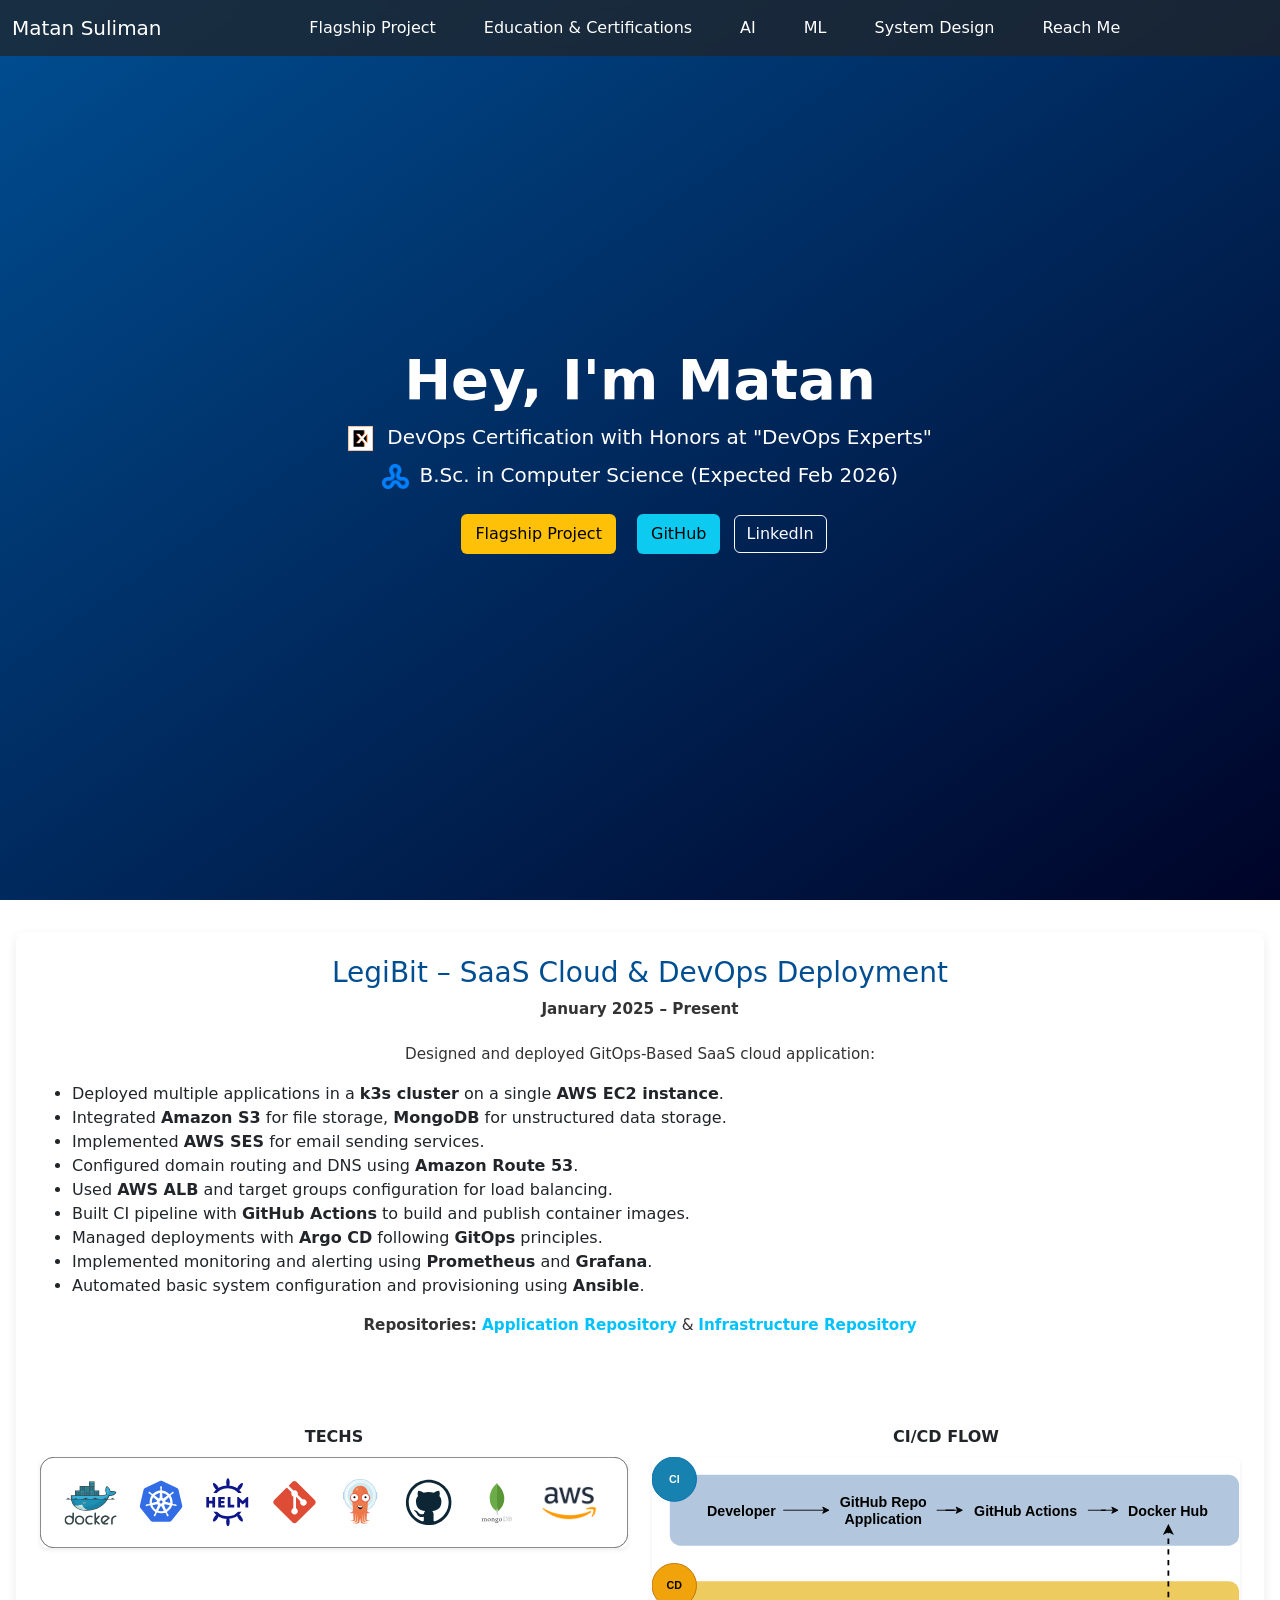
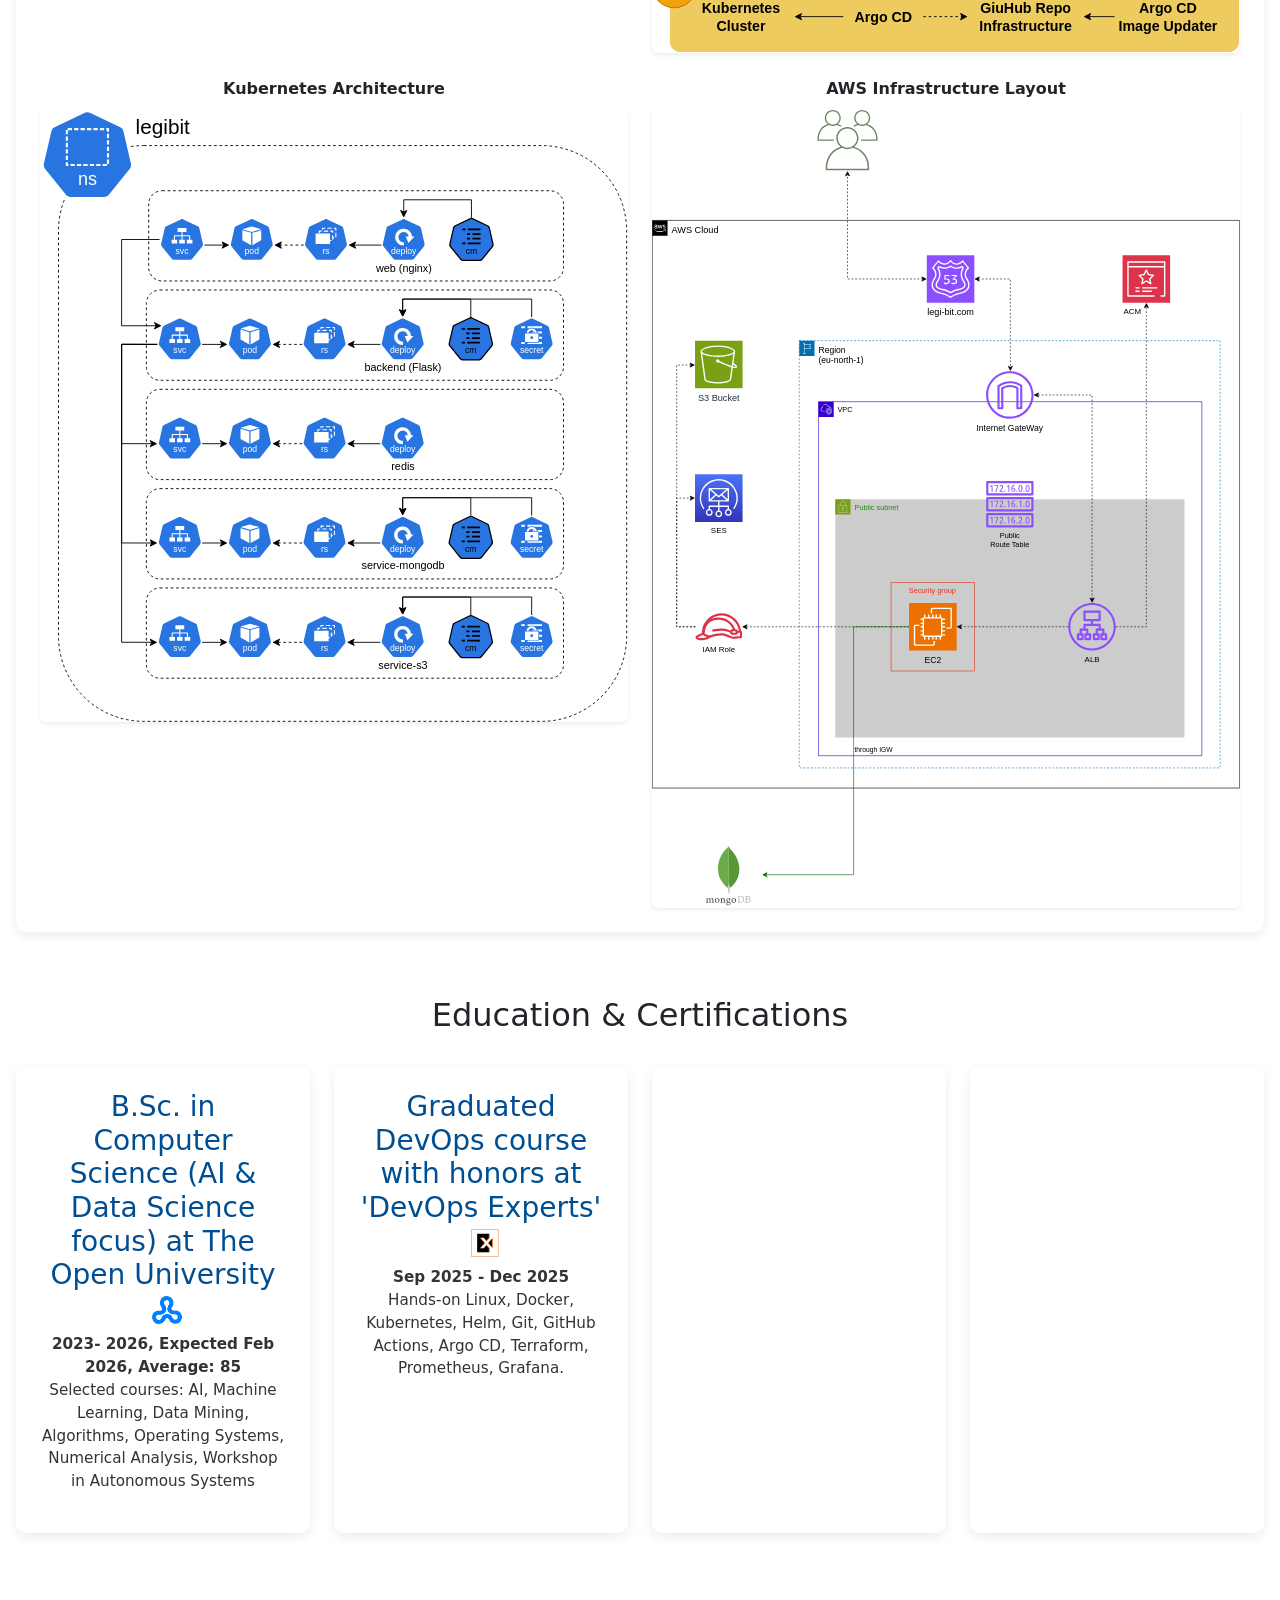
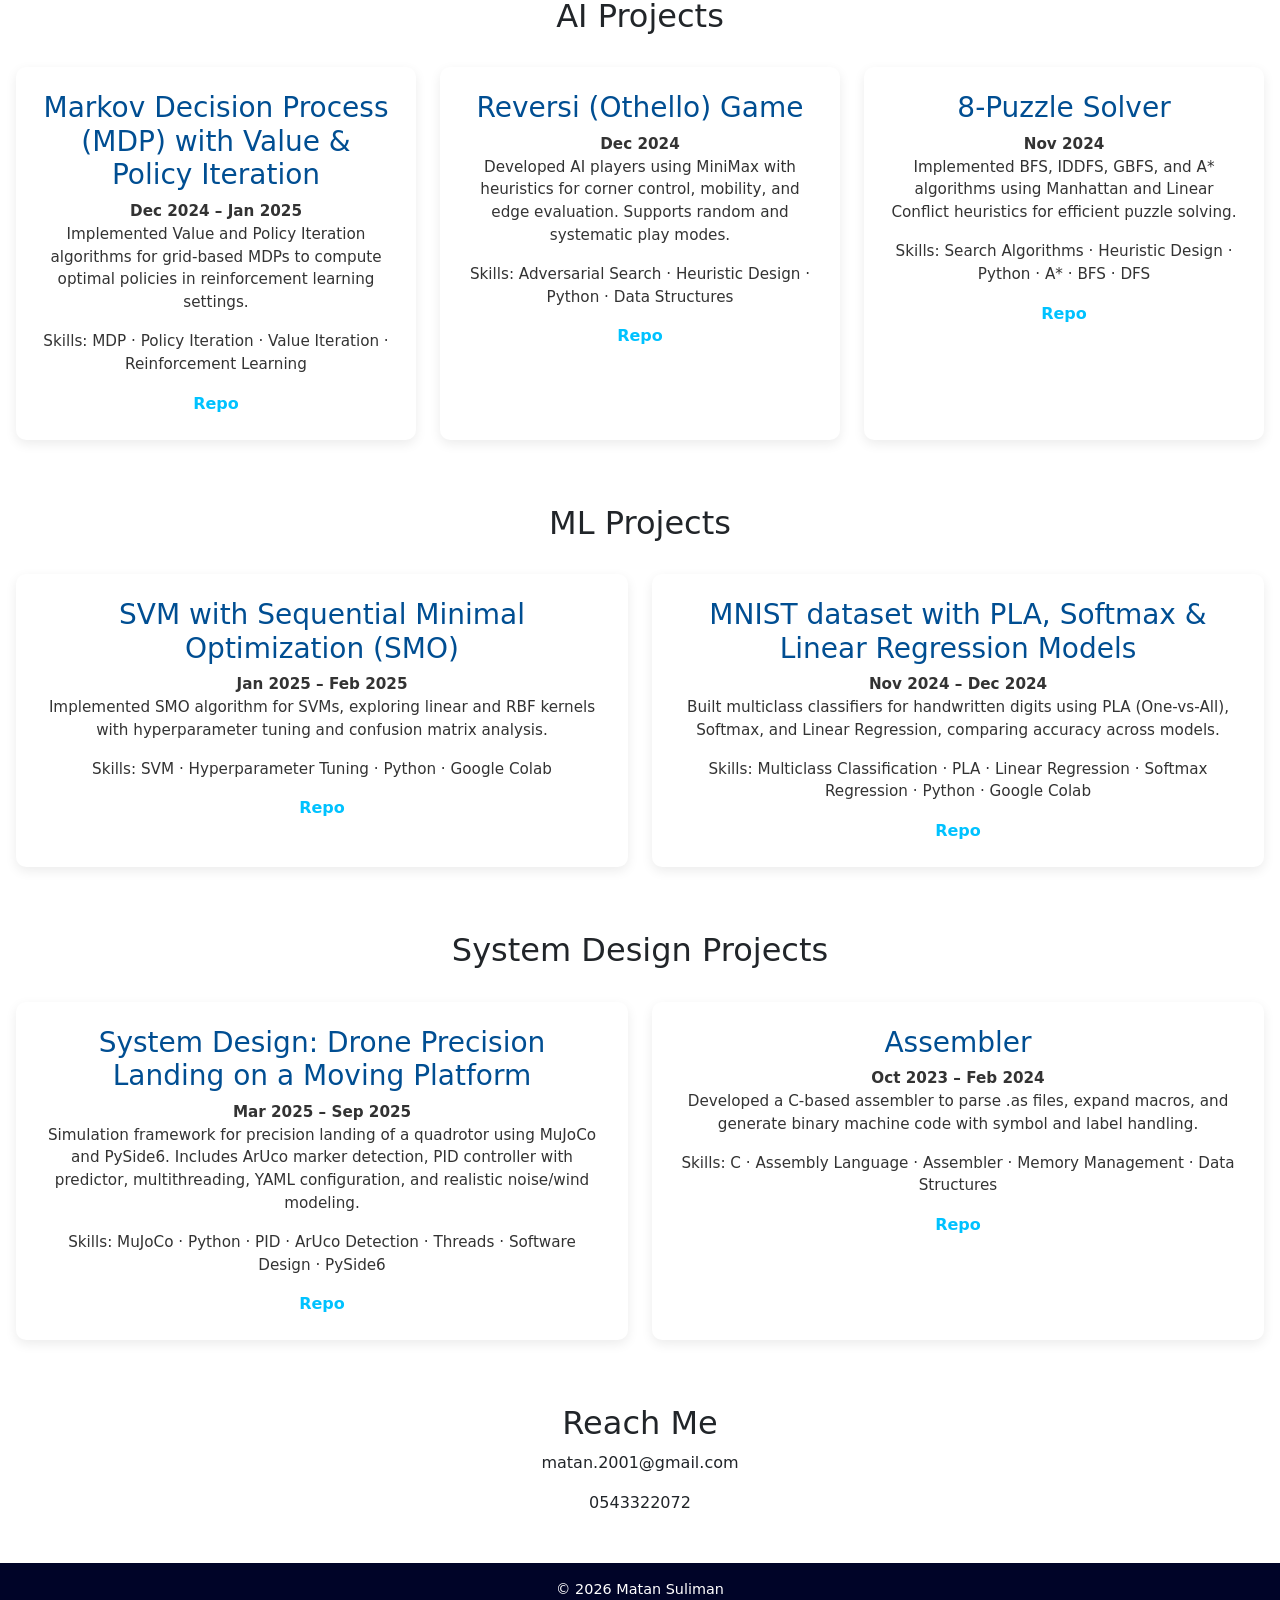
==== commit 5aeb66a4: "refine project details and enhance clarity in AWS deployment description" ====
--- a/index.html
+++ b/index.html
@@ -128,13 +128,14 @@
 
       <ul class="text-start mt-2">
         <li>Deployed multiple applications in a <b>k3s cluster</b> on a single <b>AWS EC2 instance</b>.</li>
-        <li>Integrated <b>Amazon S3</b> for object storage and <b>MongoDB</b> for fast data access.</li>
+        <li>Integrated <b>Amazon S3</b> for file storage, <b>MongoDB</b> for unstructured data storage.</li>
+        <li>Implemented <b>AWS SES</b> for email sending services.</li>
         <li>Configured domain routing and DNS using <b>Amazon Route 53</b>.</li>
         <li>Used <b>AWS ALB</b> and target groups configuration for load balancing.</li>
         <li>Built CI pipeline with <b>GitHub Actions</b> to build and publish container images.</li>
         <li>Managed deployments with <b>Argo CD</b> following <b>GitOps</b> principles.</li>
         <li>Implemented monitoring and alerting using <b>Prometheus</b> and <b>Grafana</b>.</li>
-        <li>Used <b>Ansible</b> for configuration management.</li>
+        <li>Automated basic system configuration and provisioning using <b>Ansible</b>.</li>
       </ul>
 
       <p>
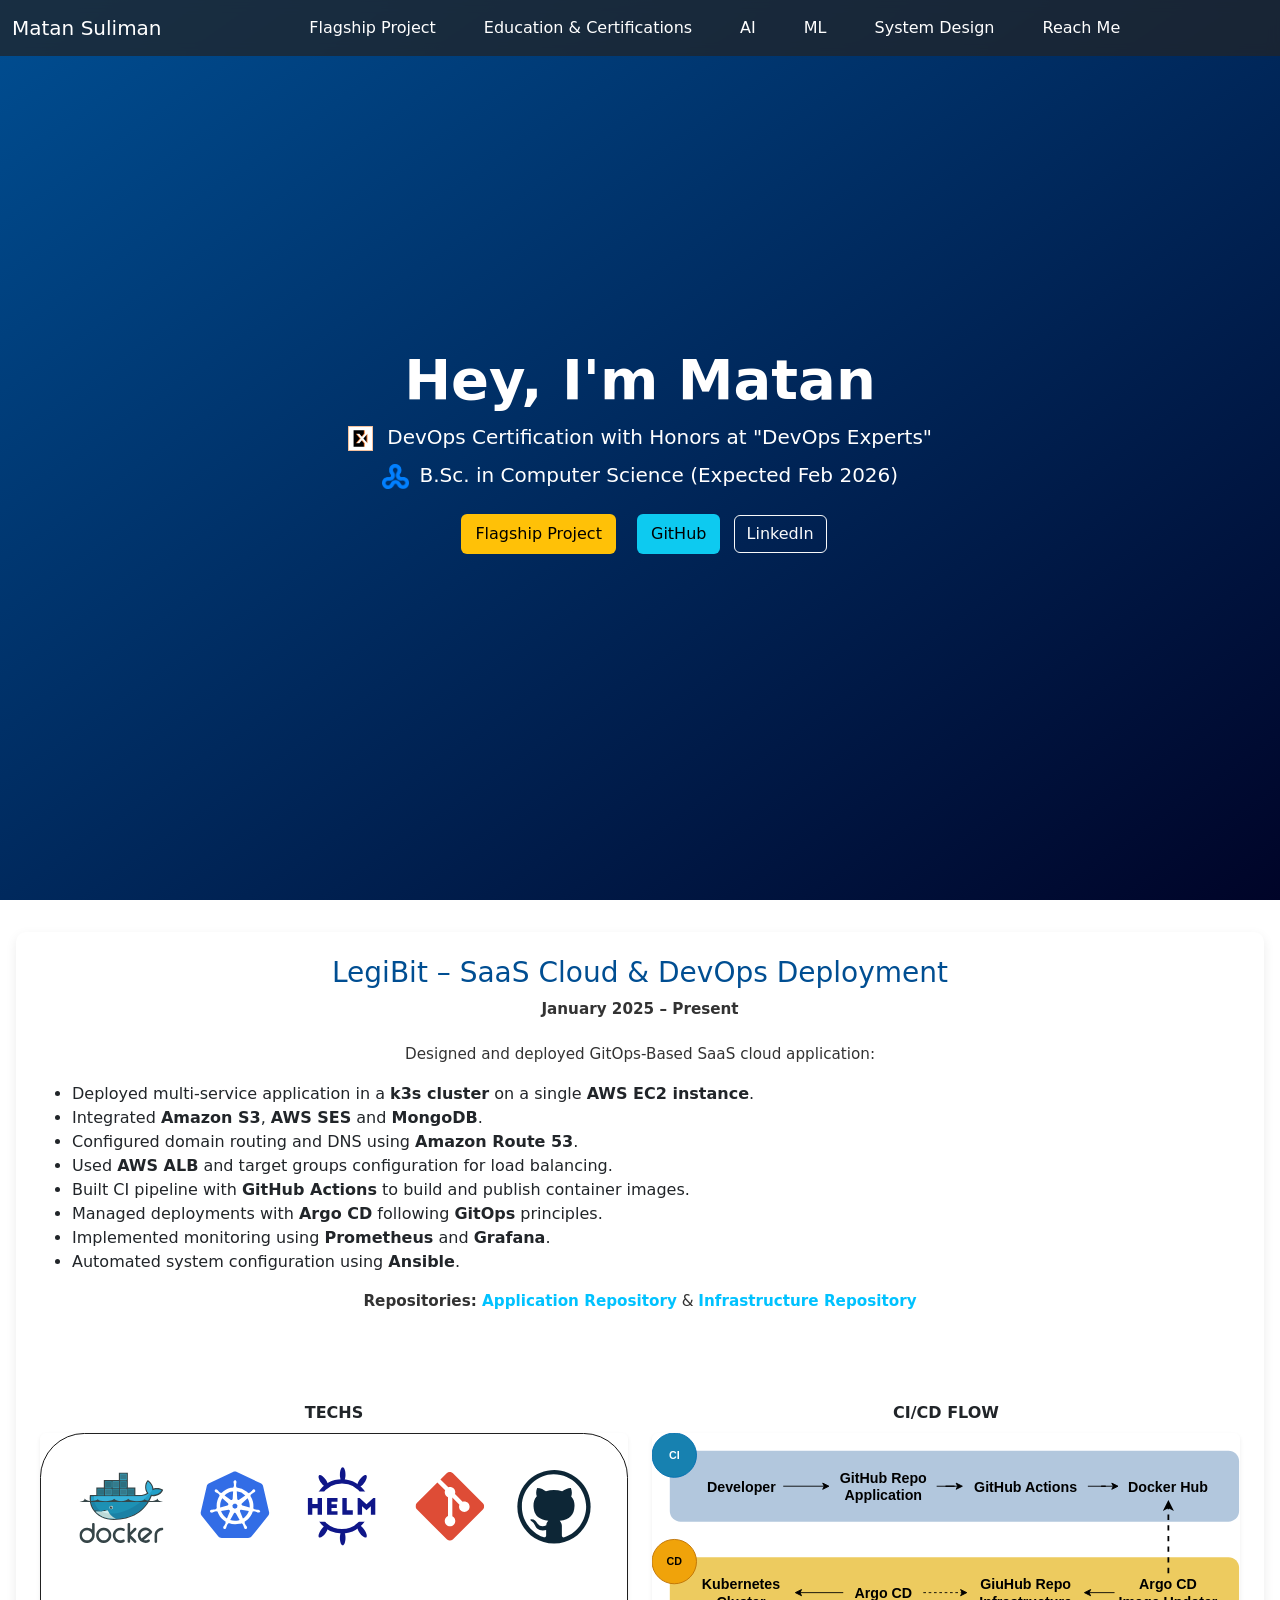
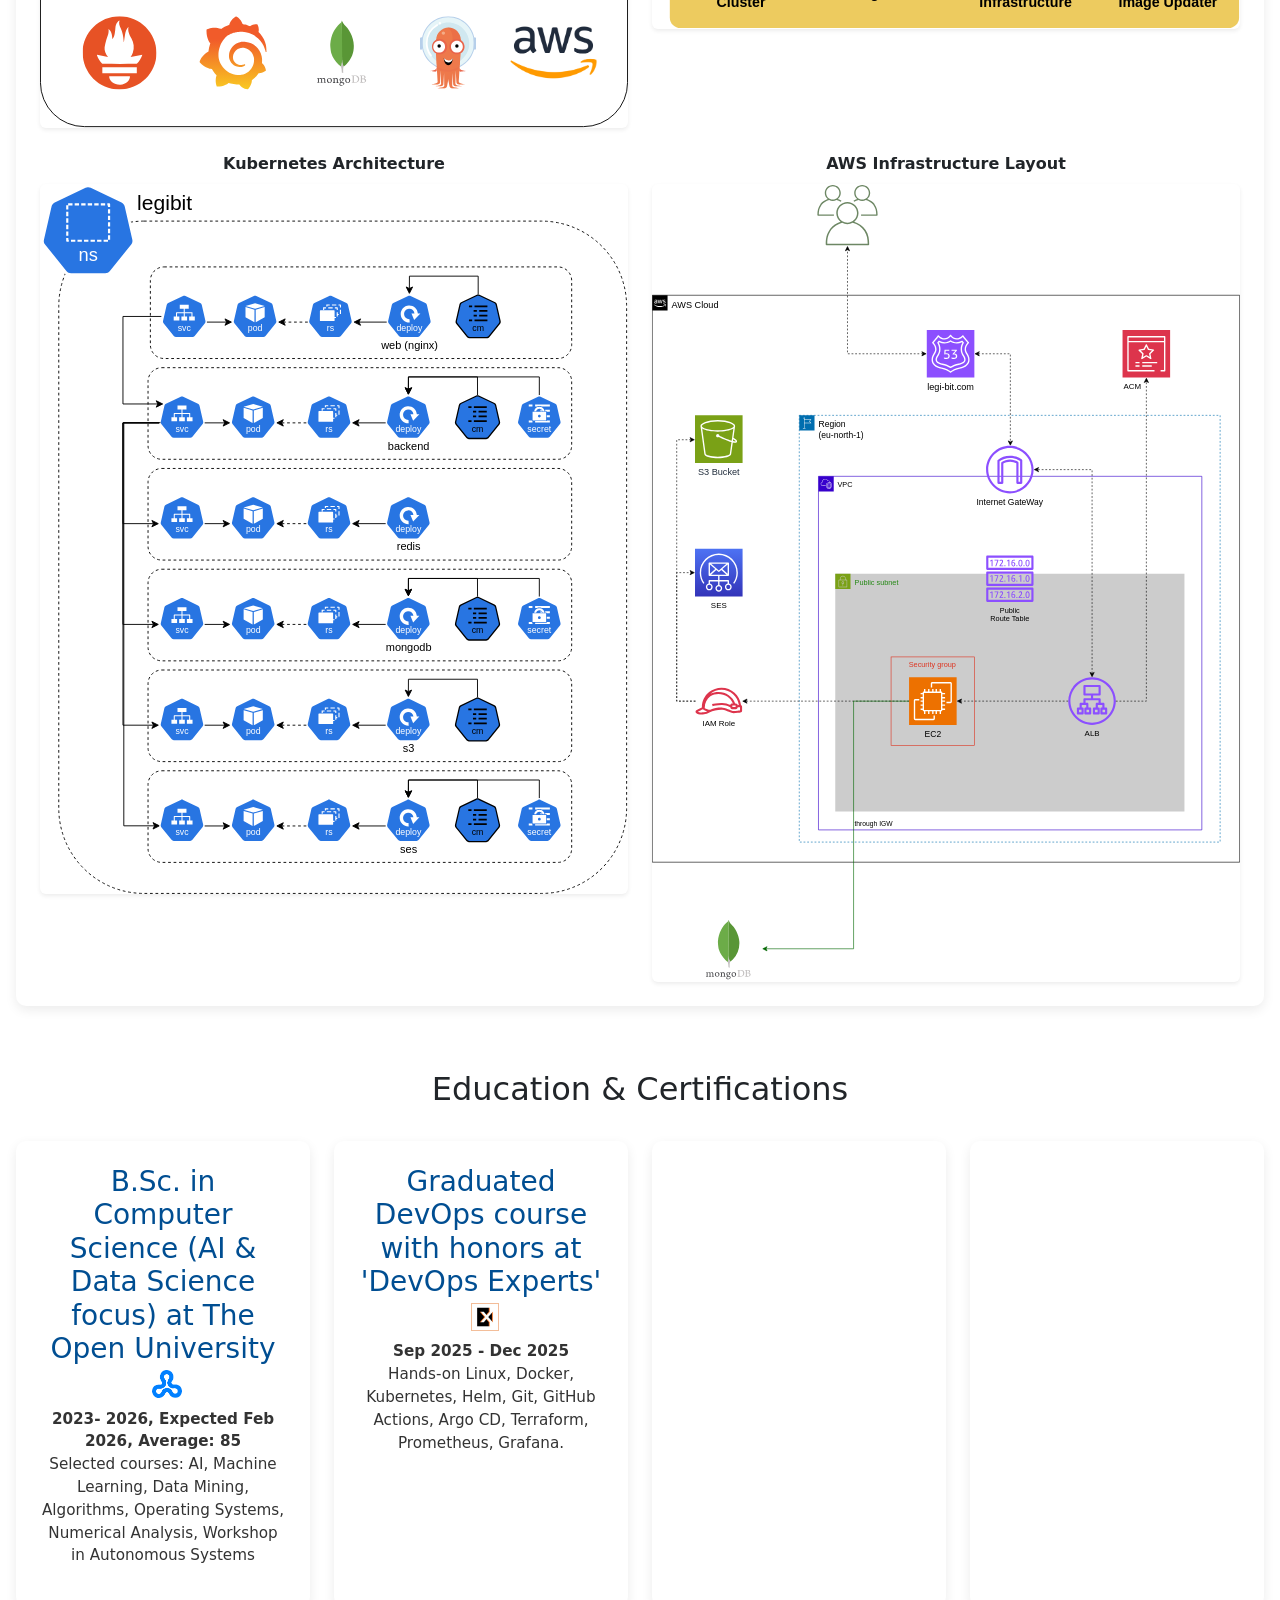
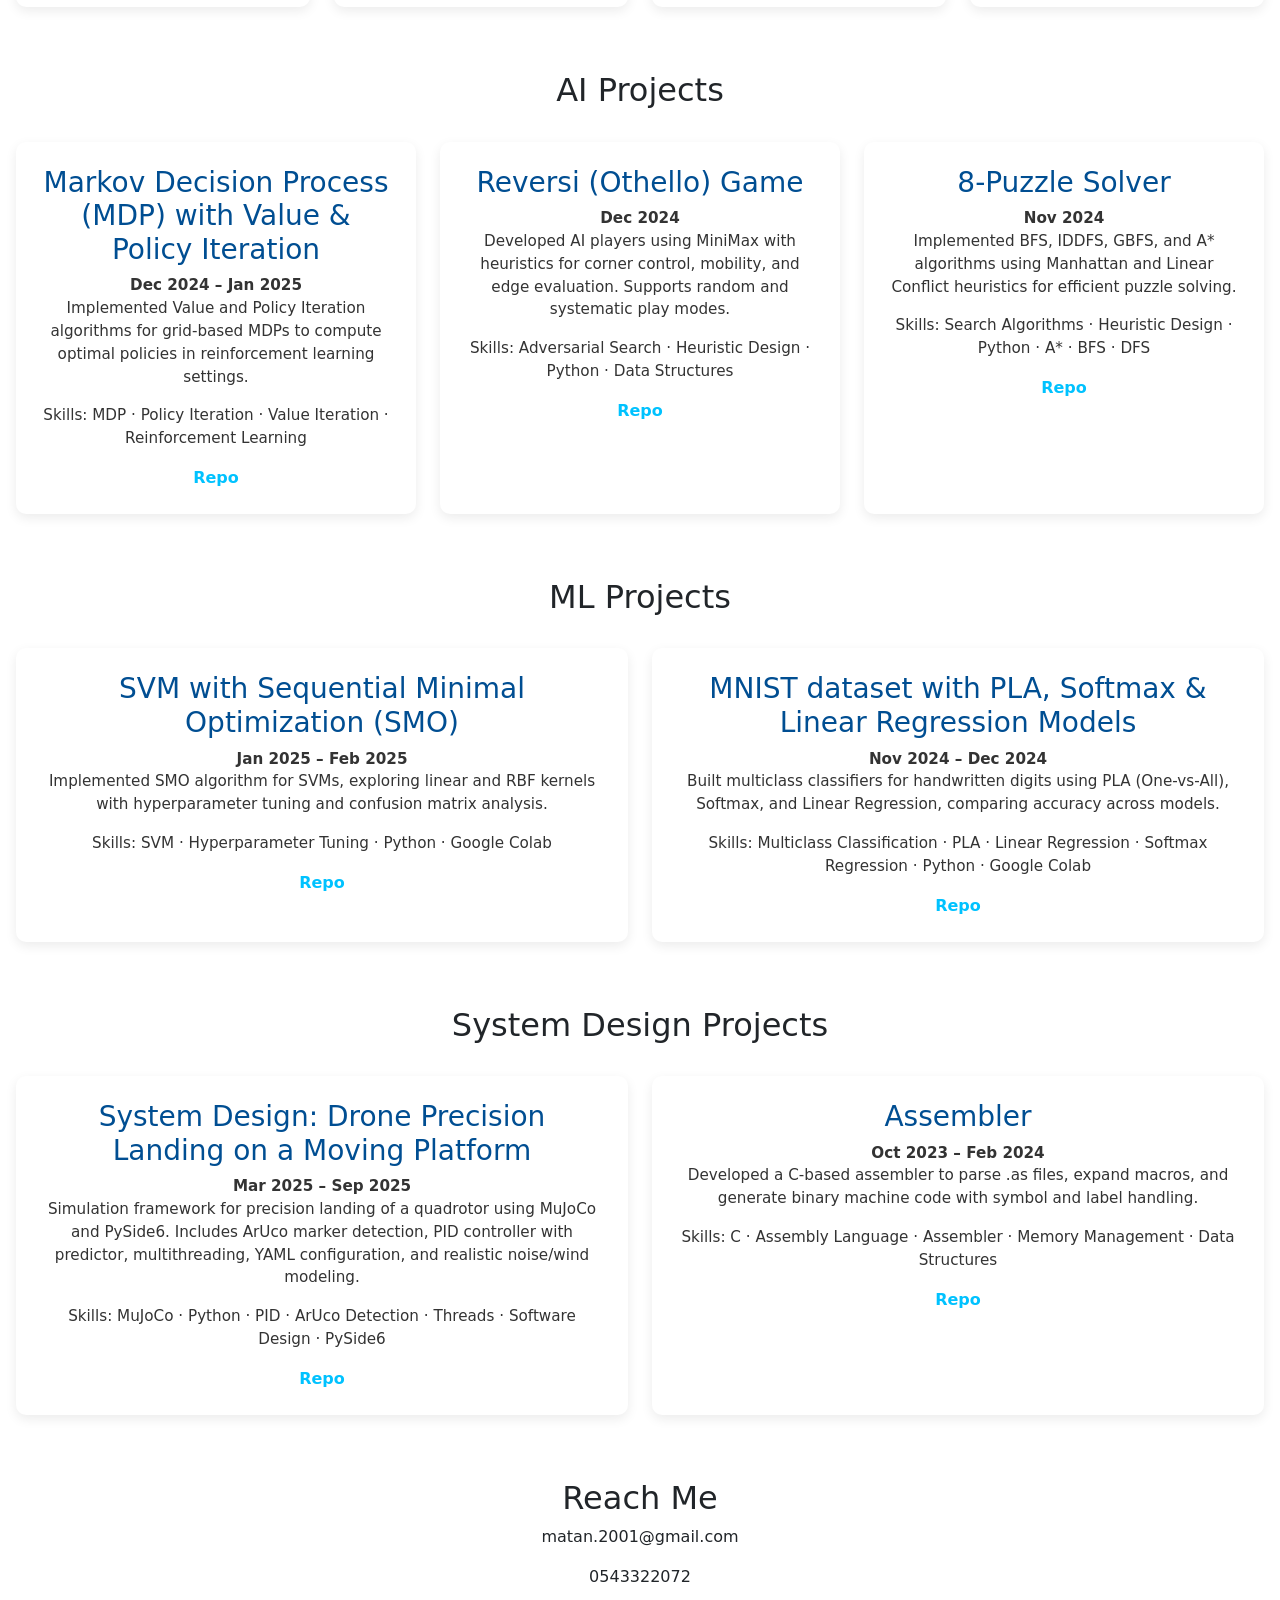
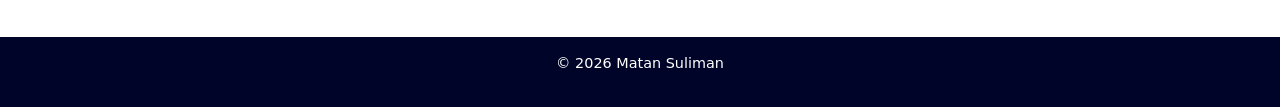
==== commit 34a2825a: "docs: Consolidate and shorten descriptions for project technologies and processes." ====
--- a/index.html
+++ b/index.html
@@ -127,15 +127,14 @@
       </p>
 
       <ul class="text-start mt-2">
-        <li>Deployed multiple applications in a <b>k3s cluster</b> on a single <b>AWS EC2 instance</b>.</li>
-        <li>Integrated <b>Amazon S3</b> for file storage, <b>MongoDB</b> for unstructured data storage.</li>
-        <li>Implemented <b>AWS SES</b> for email sending services.</li>
+        <li>Deployed multi-service application in a <b>k3s cluster</b> on a single <b>AWS EC2 instance</b>.</li>
+        <li>Integrated <b>Amazon S3</b>, <b>AWS SES</b> and <b>MongoDB</b>.</li>
         <li>Configured domain routing and DNS using <b>Amazon Route 53</b>.</li>
         <li>Used <b>AWS ALB</b> and target groups configuration for load balancing.</li>
         <li>Built CI pipeline with <b>GitHub Actions</b> to build and publish container images.</li>
         <li>Managed deployments with <b>Argo CD</b> following <b>GitOps</b> principles.</li>
-        <li>Implemented monitoring and alerting using <b>Prometheus</b> and <b>Grafana</b>.</li>
-        <li>Automated basic system configuration and provisioning using <b>Ansible</b>.</li>
+        <li>Implemented monitoring using <b>Prometheus</b> and <b>Grafana</b>.</li>
+        <li>Automated system configuration using <b>Ansible</b>.</li>
       </ul>
 
       <p>
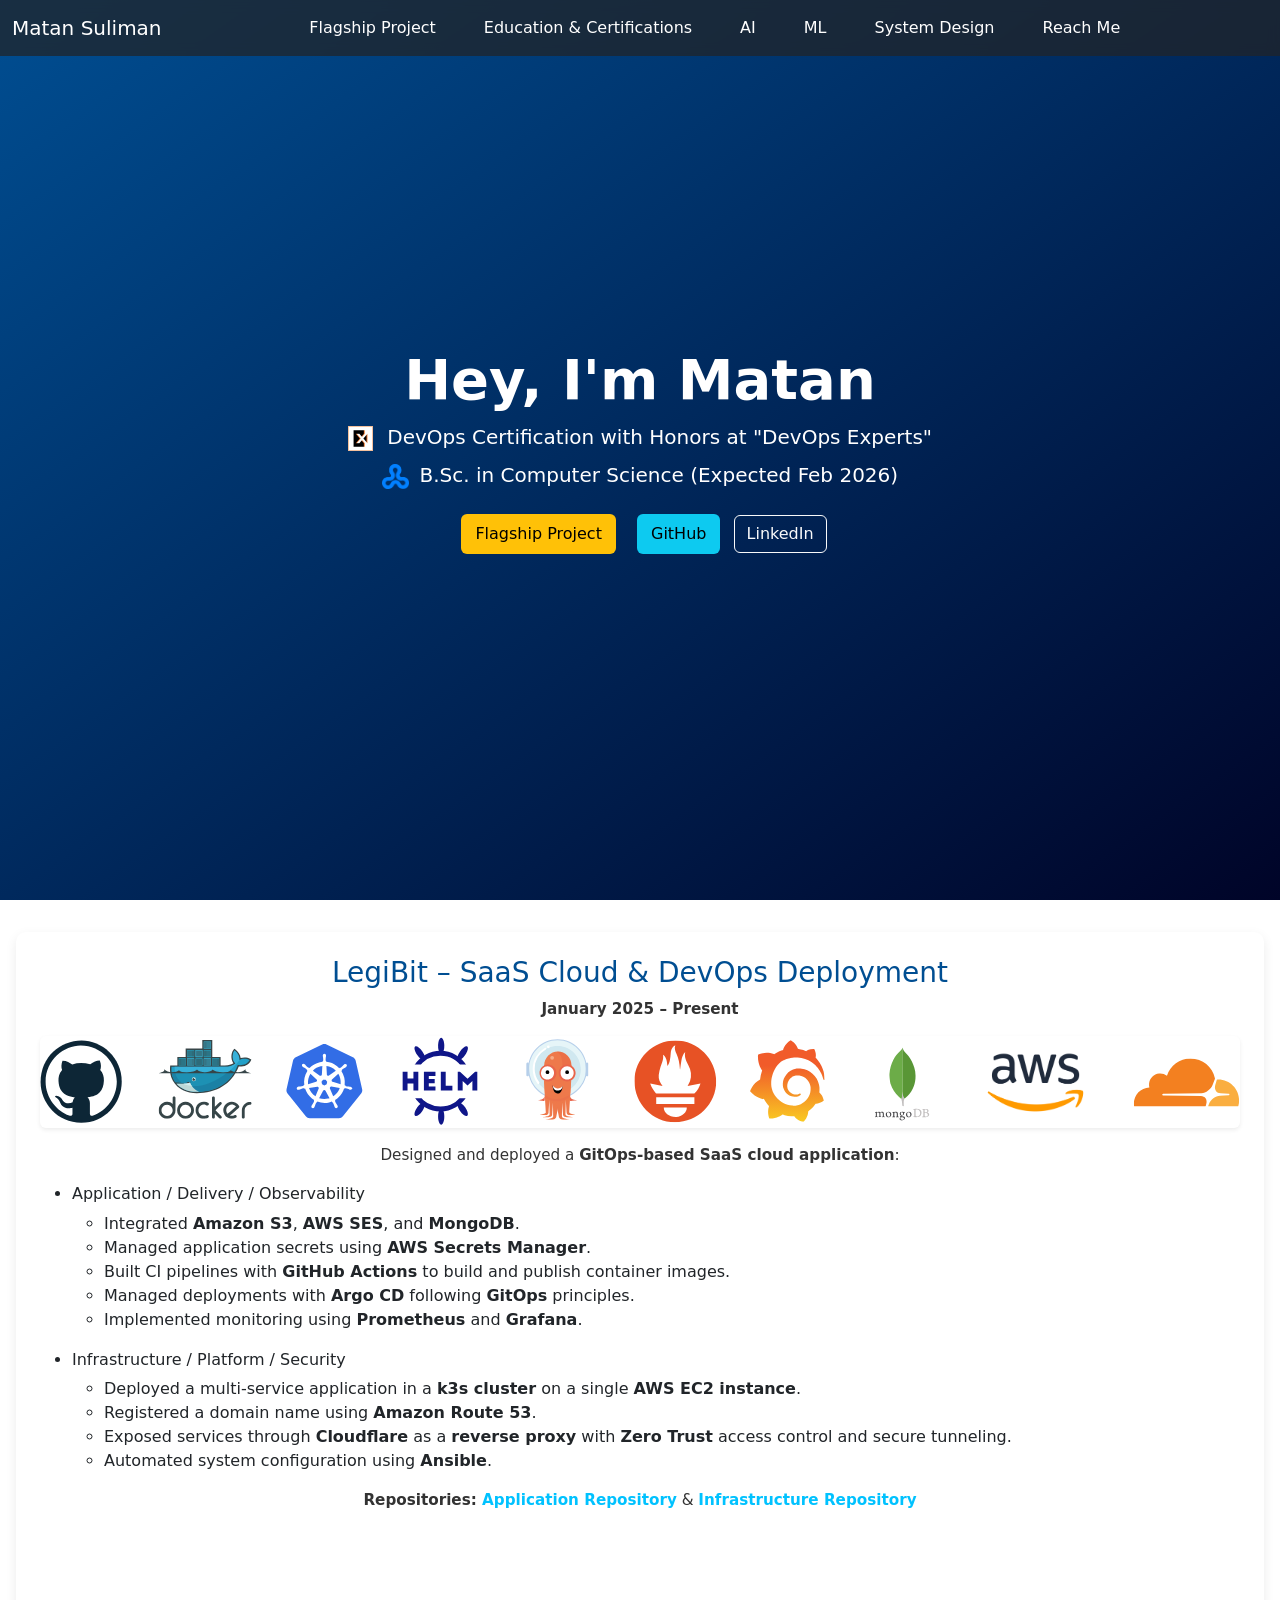
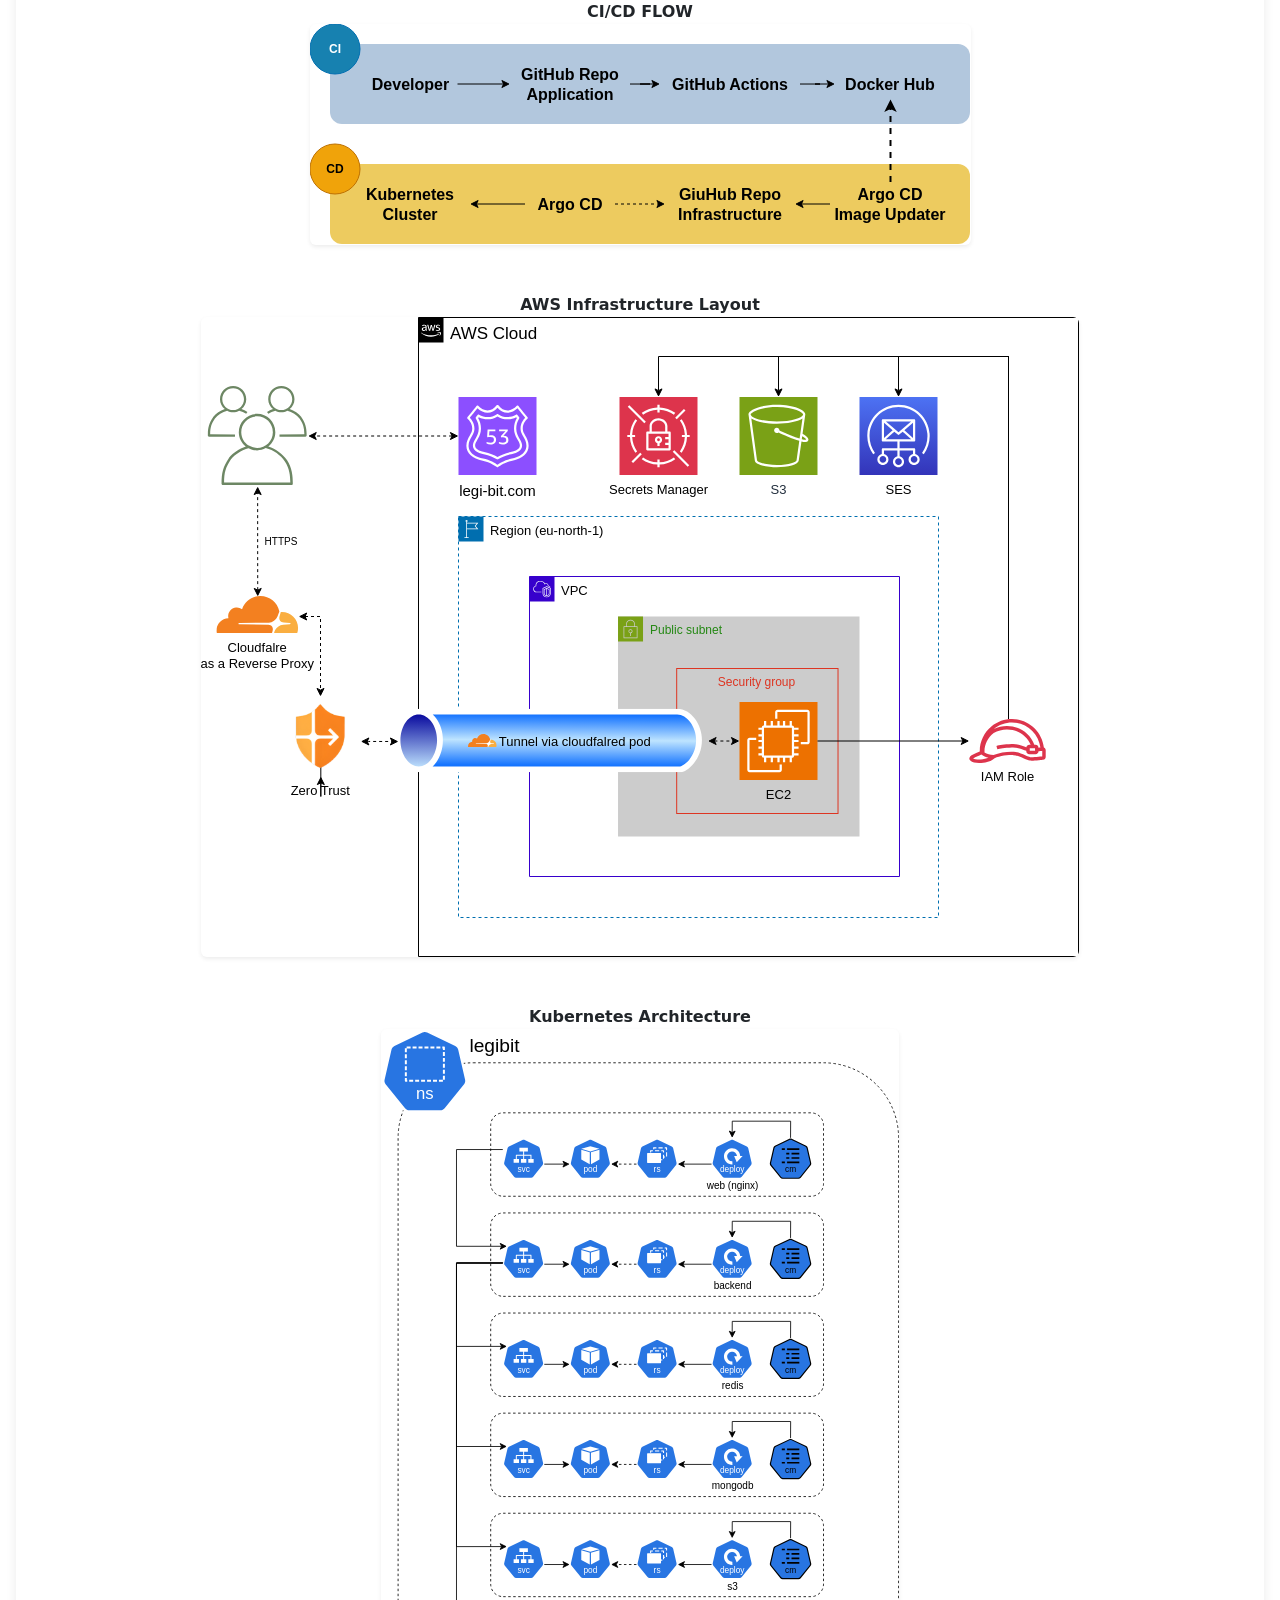
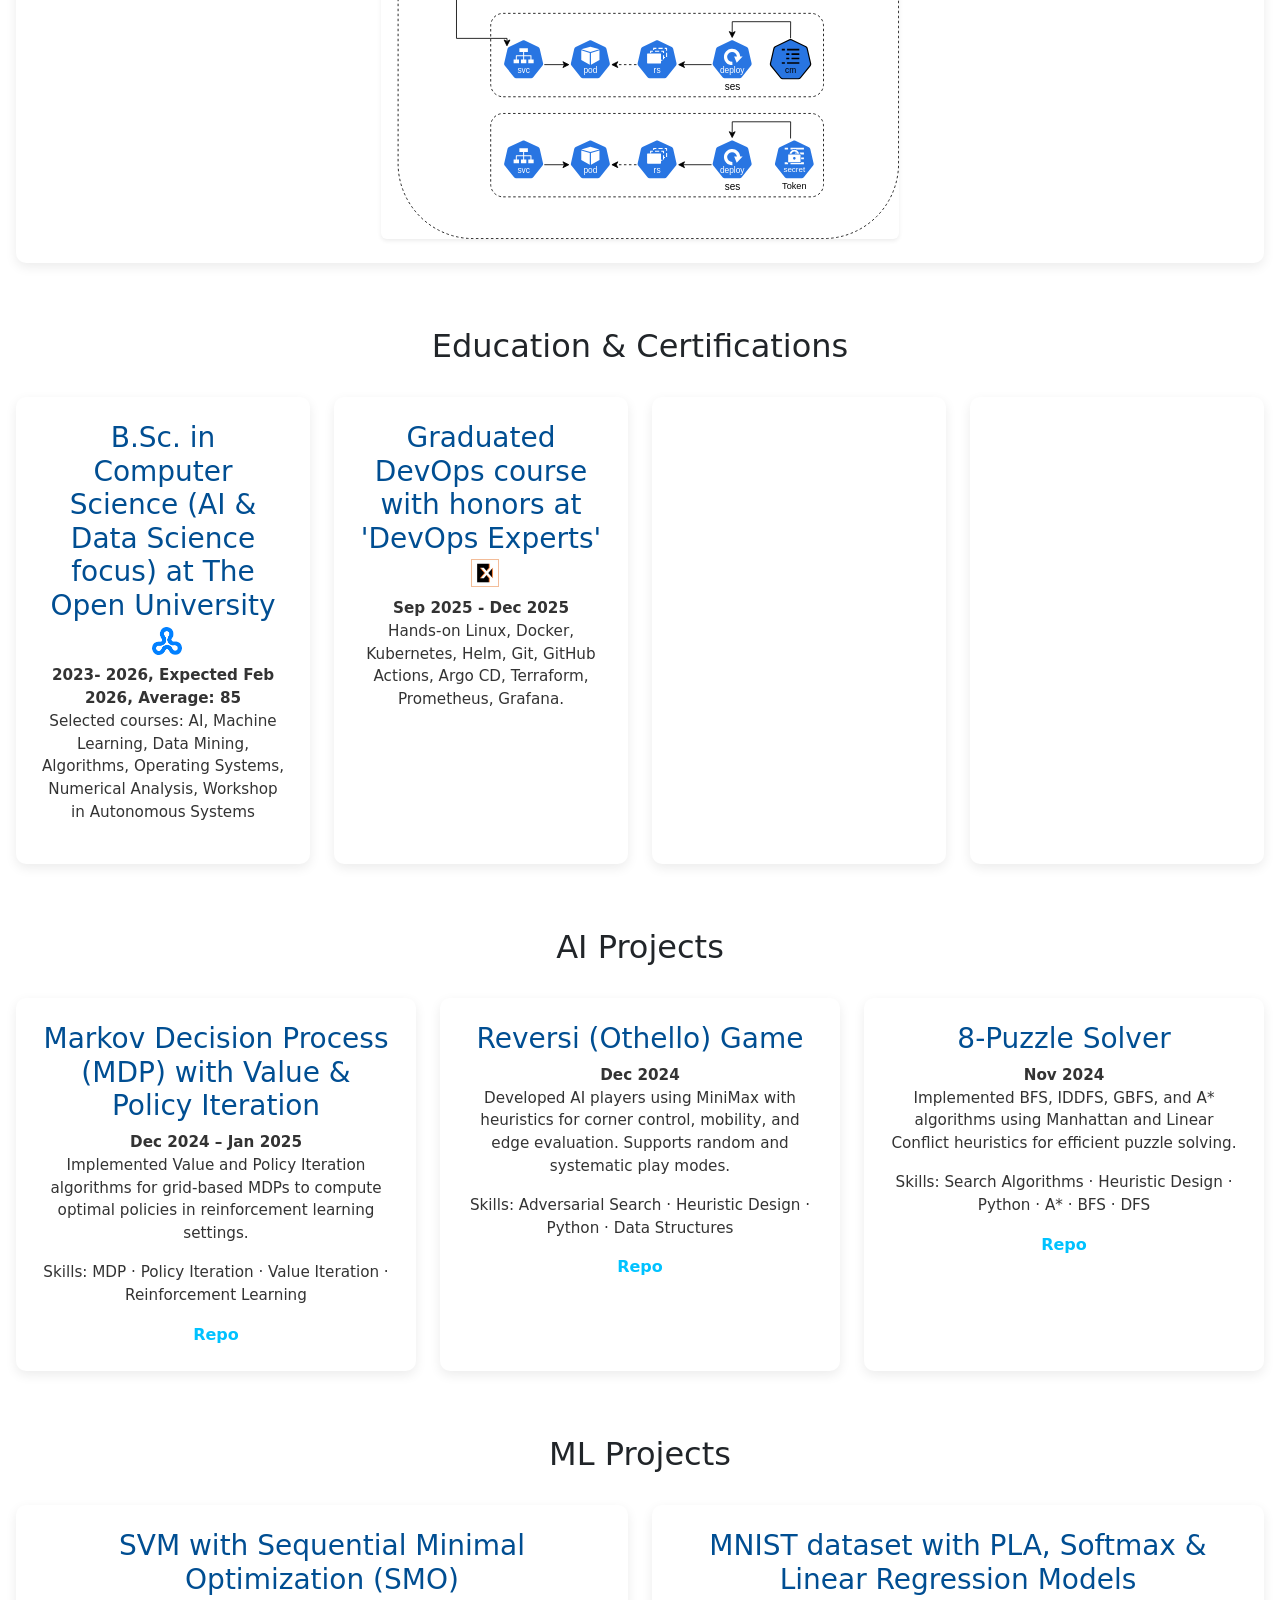
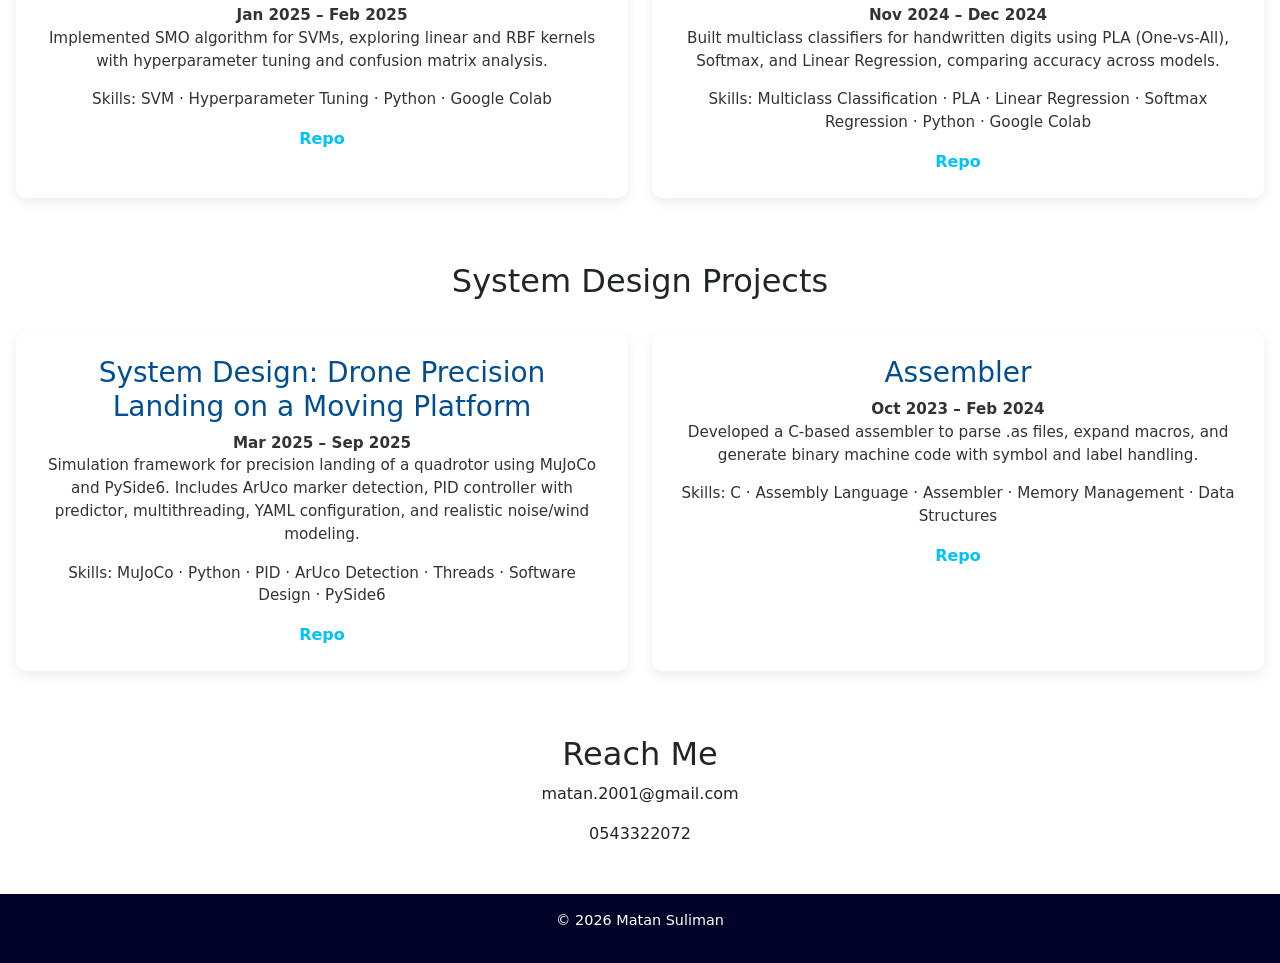
==== commit ecc41487: "restructure svgs layout and rewrite bullet points" ====
--- a/index.html
+++ b/index.html
@@ -122,20 +122,44 @@
       <h3>LegiBit – SaaS Cloud & DevOps Deployment</h3>
 
       <p>
-        <strong>January 2025 – Present</strong><br><br>
-        Designed and deployed GitOps-Based SaaS cloud application:
+        <strong>January 2025 – Present</strong>
       </p>
 
+      <div class="mb-3">
+        <img src="assets/techs.svg" alt="Technologies Stack" class="img-fluid rounded shadow-sm w-100">
+      </div>
+
+      <p>
+        Designed and deployed a <b>GitOps-based SaaS cloud application</b>:
+      </p>
+
       <ul class="text-start mt-2">
-        <li>Deployed multi-service application in a <b>k3s cluster</b> on a single <b>AWS EC2 instance</b>.</li>
-        <li>Integrated <b>Amazon S3</b>, <b>AWS SES</b> and <b>MongoDB</b>.</li>
-        <li>Configured domain routing and DNS using <b>Amazon Route 53</b>.</li>
-        <li>Used <b>AWS ALB</b> and target groups configuration for load balancing.</li>
-        <li>Built CI pipeline with <b>GitHub Actions</b> to build and publish container images.</li>
-        <li>Managed deployments with <b>Argo CD</b> following <b>GitOps</b> principles.</li>
-        <li>Implemented monitoring using <b>Prometheus</b> and <b>Grafana</b>.</li>
-        <li>Automated system configuration using <b>Ansible</b>.</li>
+        <li>
+          <h6 class="mt-3">Application / Delivery / Observability</h6>
+          <ul class="text-start mt-2">
+            <li>Integrated <b>Amazon S3</b>, <b>AWS SES</b>, and <b>MongoDB</b>.</li>
+            <li>Managed application secrets using <b>AWS Secrets Manager</b>.</li>
+            <li>Built CI pipelines with <b>GitHub Actions</b> to build and publish container images.</li>
+            <li>Managed deployments with <b>Argo CD</b> following <b>GitOps</b> principles.</li>
+            <li>Implemented monitoring using <b>Prometheus</b> and <b>Grafana</b>.</li>
+          </ul>
+        </li>
+        <li>
+          <h6 class="mt-3">Infrastructure / Platform / Security</h6>
+          <ul class="text-start mt-2">
+            <li>Deployed a multi-service application in a <b>k3s cluster</b> on a single <b>AWS EC2 instance</b>.</li>
+            <li>Registered a domain name using <b>Amazon Route 53</b>.</li>
+            <li>Exposed services through <b>Cloudflare</b> as a <b>reverse proxy</b> with <b>Zero Trust</b> access
+              control
+              and secure tunneling.</li>
+            <li>Automated system configuration using <b>Ansible</b>.</li>
+          </ul>
+        </li>
       </ul>
+
+
+
+
 
       <p>
         <strong>Repositories: </strong>
@@ -149,31 +173,29 @@
       <div class="row g-4 mt-4">
 
         <!-- Row 1 -->
-        <div class="col-12 col-md-6">
-          <strong>TECHS</strong>
-          <div class="mt-2"></div>
-          <img src="assets/techs.svg" alt="Technologies Stack" class="img-fluid rounded shadow-sm w-100">
+        <div class="col-12">
+          <strong>CI/CD FLOW</strong>
+          <img src="assets/CICD.svg" alt="CI/CD Pipeline Diagram" class="img-fluid rounded shadow-sm img-h-limit">
         </div>
 
-        <div class="col-12 col-md-6">
-          <strong>CI/CD FLOW</strong>
-          <div class="mt-2"></div>
-          <img src="assets/CICD.svg" alt="CI/CD Pipeline Diagram" class="img-fluid rounded shadow-sm w-100">
+      </div>
+
+      <!-- Row 2 -->
+      <div class="row g-4 mt-4">
+        <div class="col-12">
+          <strong>AWS Infrastructure Layout</strong>
+          <img src="assets/connectivity.svg" alt="AWS Architecture Diagram"
+            class="img-fluid rounded shadow-sm img-h-limit">
         </div>
-
-        <!-- Row 2 -->
-        <div class="col-12 col-md-6">
+      </div>
+
+      <!-- Row 3 -->
+      <div class="row g-4 mt-4">
+        <div class="col-12">
           <strong>Kubernetes Architecture</strong>
-          <div class="mt-2"></div>
-          <img src="assets/legibit ns.svg" alt="Kubernetes Namespaces Layout" class="img-fluid rounded shadow-sm w-100">
+          <img src="assets/legibit ns.svg" alt="Kubernetes Namespaces Layout"
+            class="img-fluid rounded shadow-sm img-h-limit">
         </div>
-
-        <div class="col-12 col-md-6">
-          <strong>AWS Infrastructure Layout</strong>
-          <div class="mt-2"></div>
-          <img src="assets/connectivity.svg" alt="AWS Architecture Diagram" class="img-fluid rounded shadow-sm w-100">
-        </div>
-
       </div>
 
     </div>
--- a/styles.css
+++ b/styles.css
@@ -278,4 +278,14 @@
 .linkedin-hover-wrapper:hover .linkedin-badge-reveal {
   transform: scaleX(1);
   opacity: 1;
+}
+
+/* Image height limit utility */
+.img-h-limit {
+  max-height: 90vh;
+  width: auto;
+  object-fit: contain;
+  margin-left: auto;
+  margin-right: auto;
+  display: block;
 }
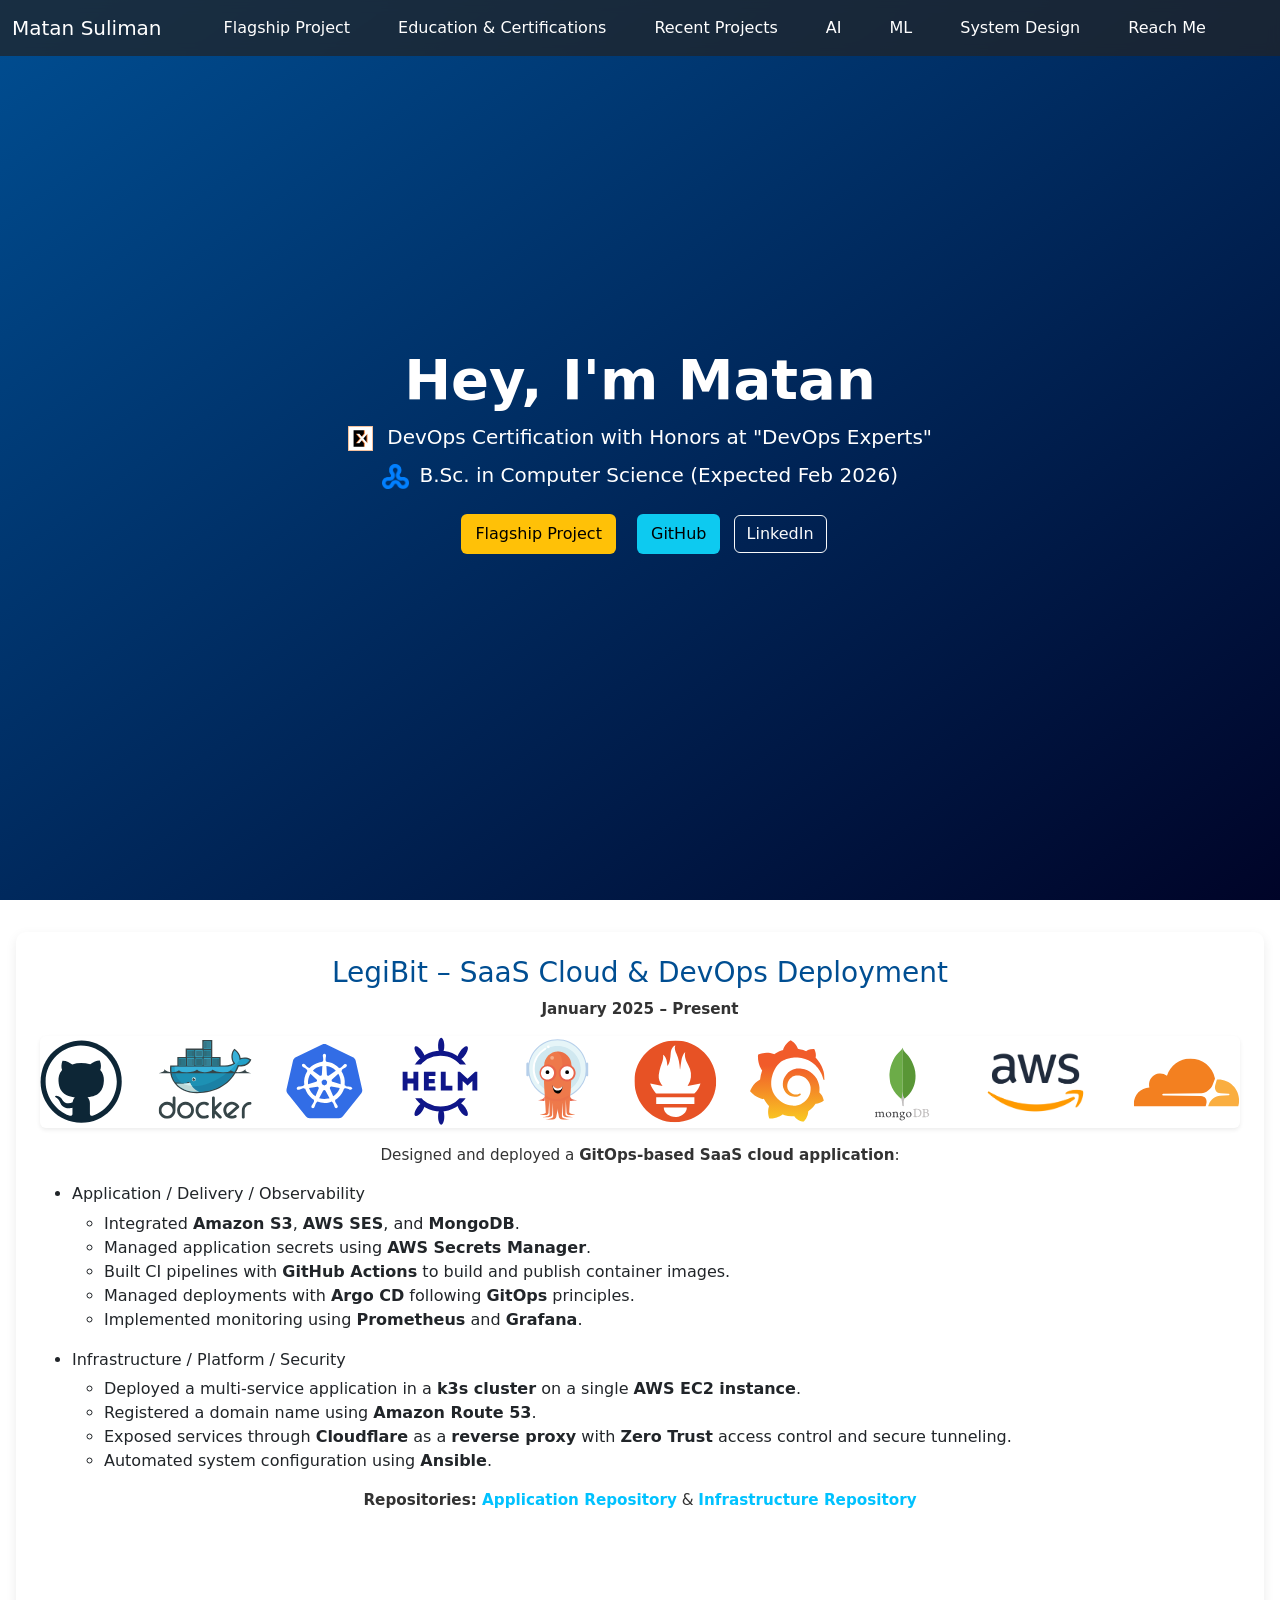
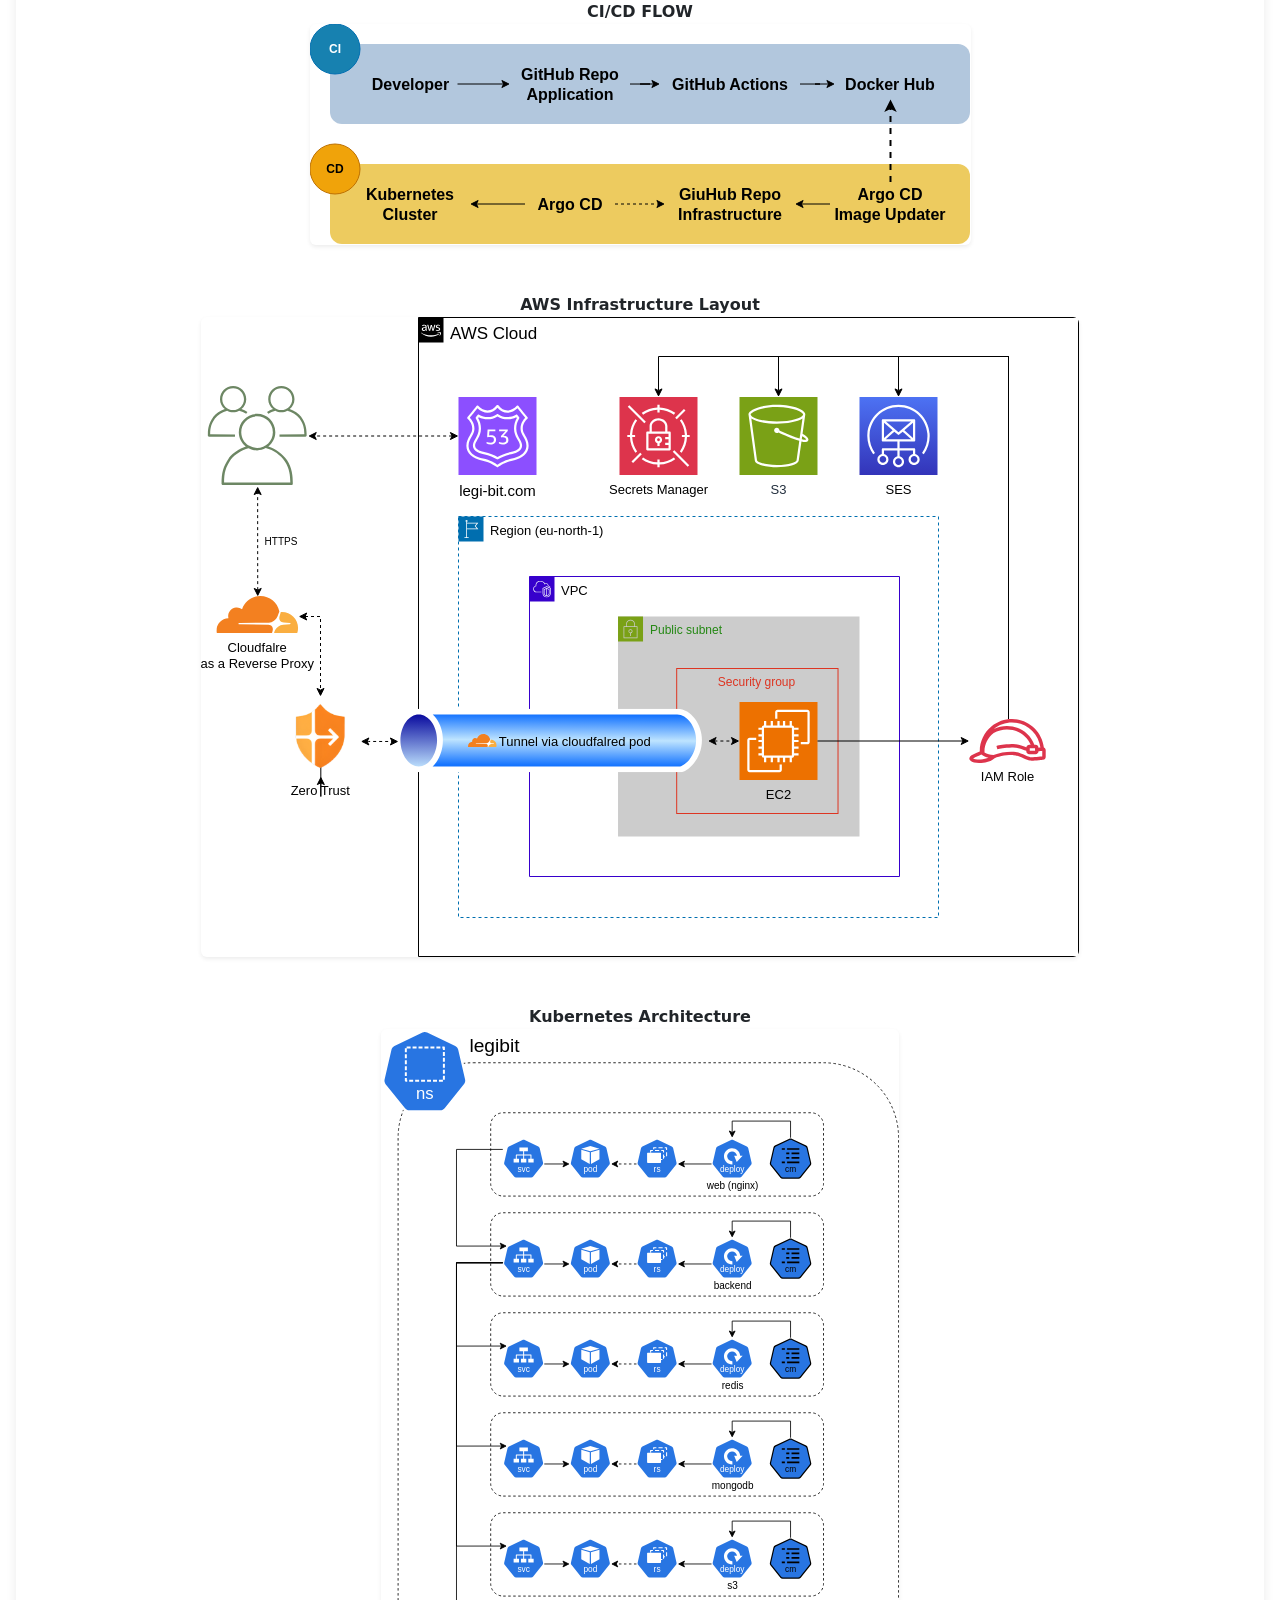
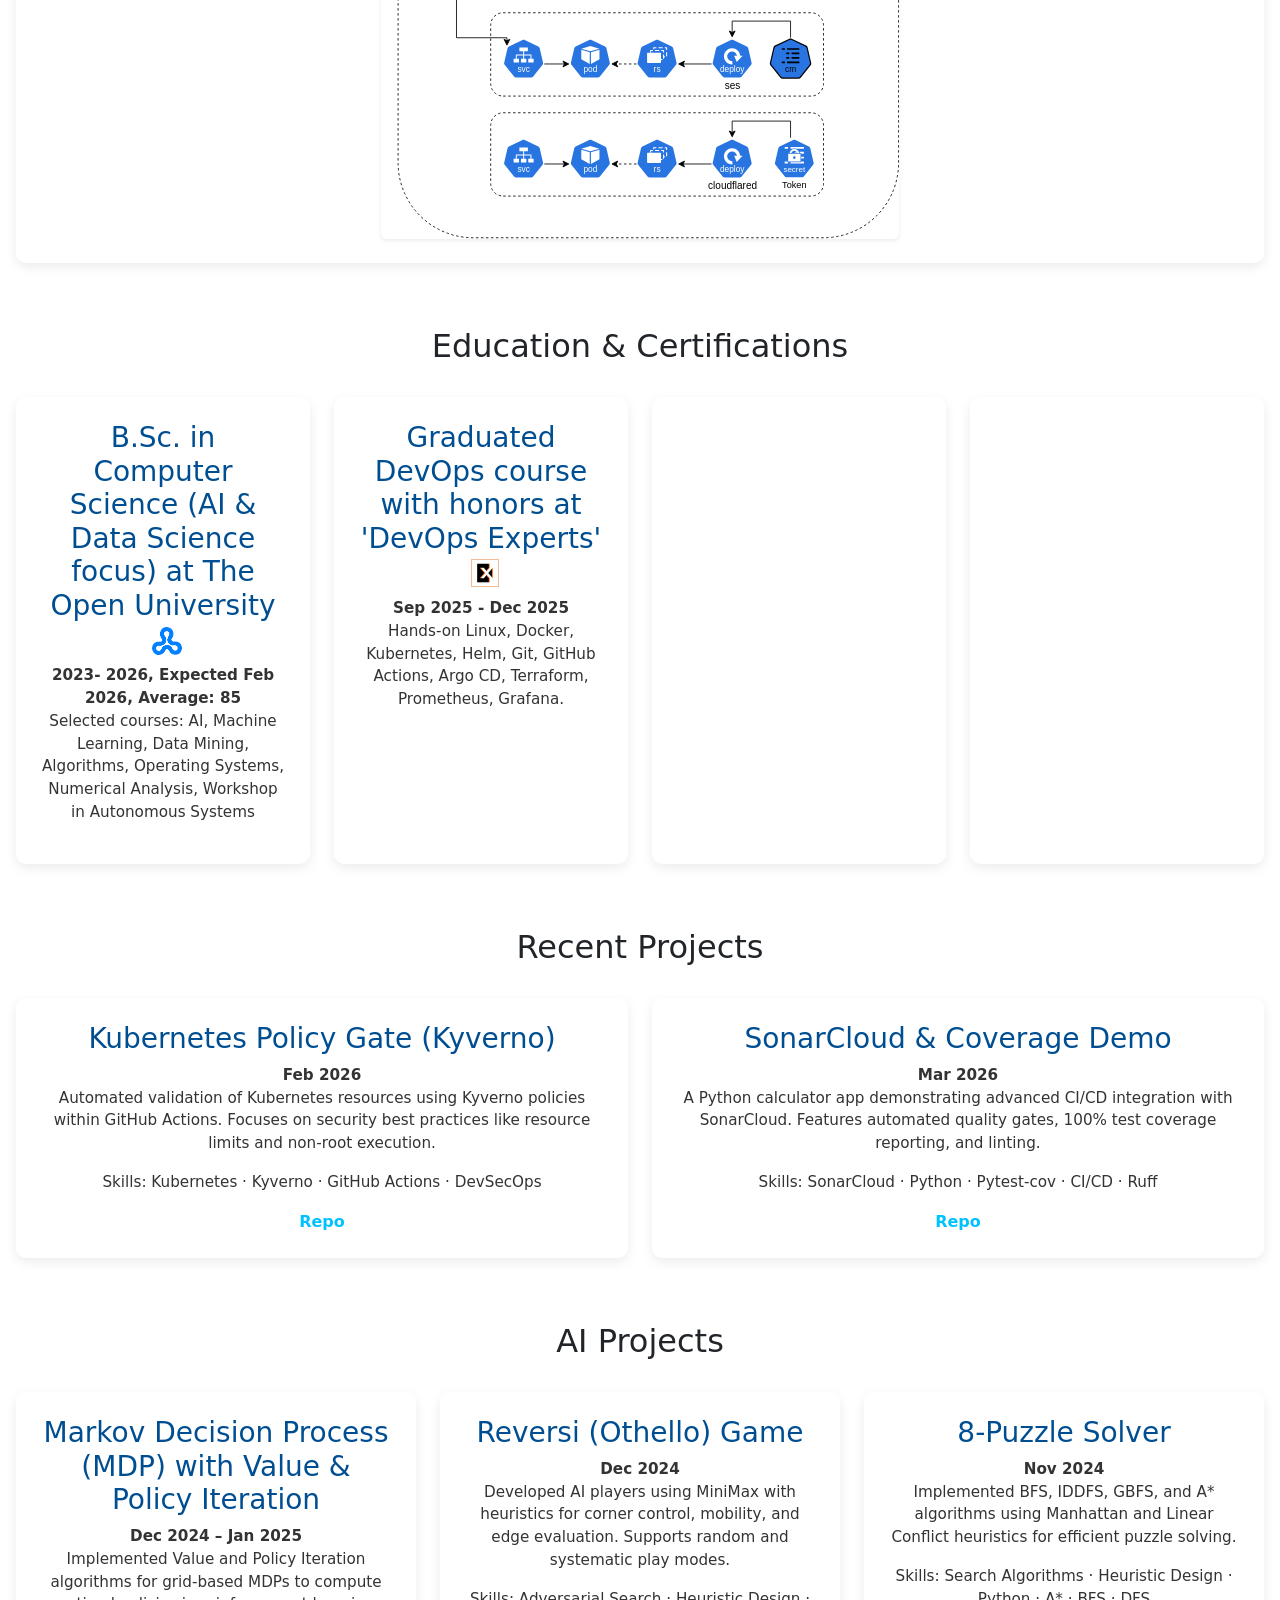
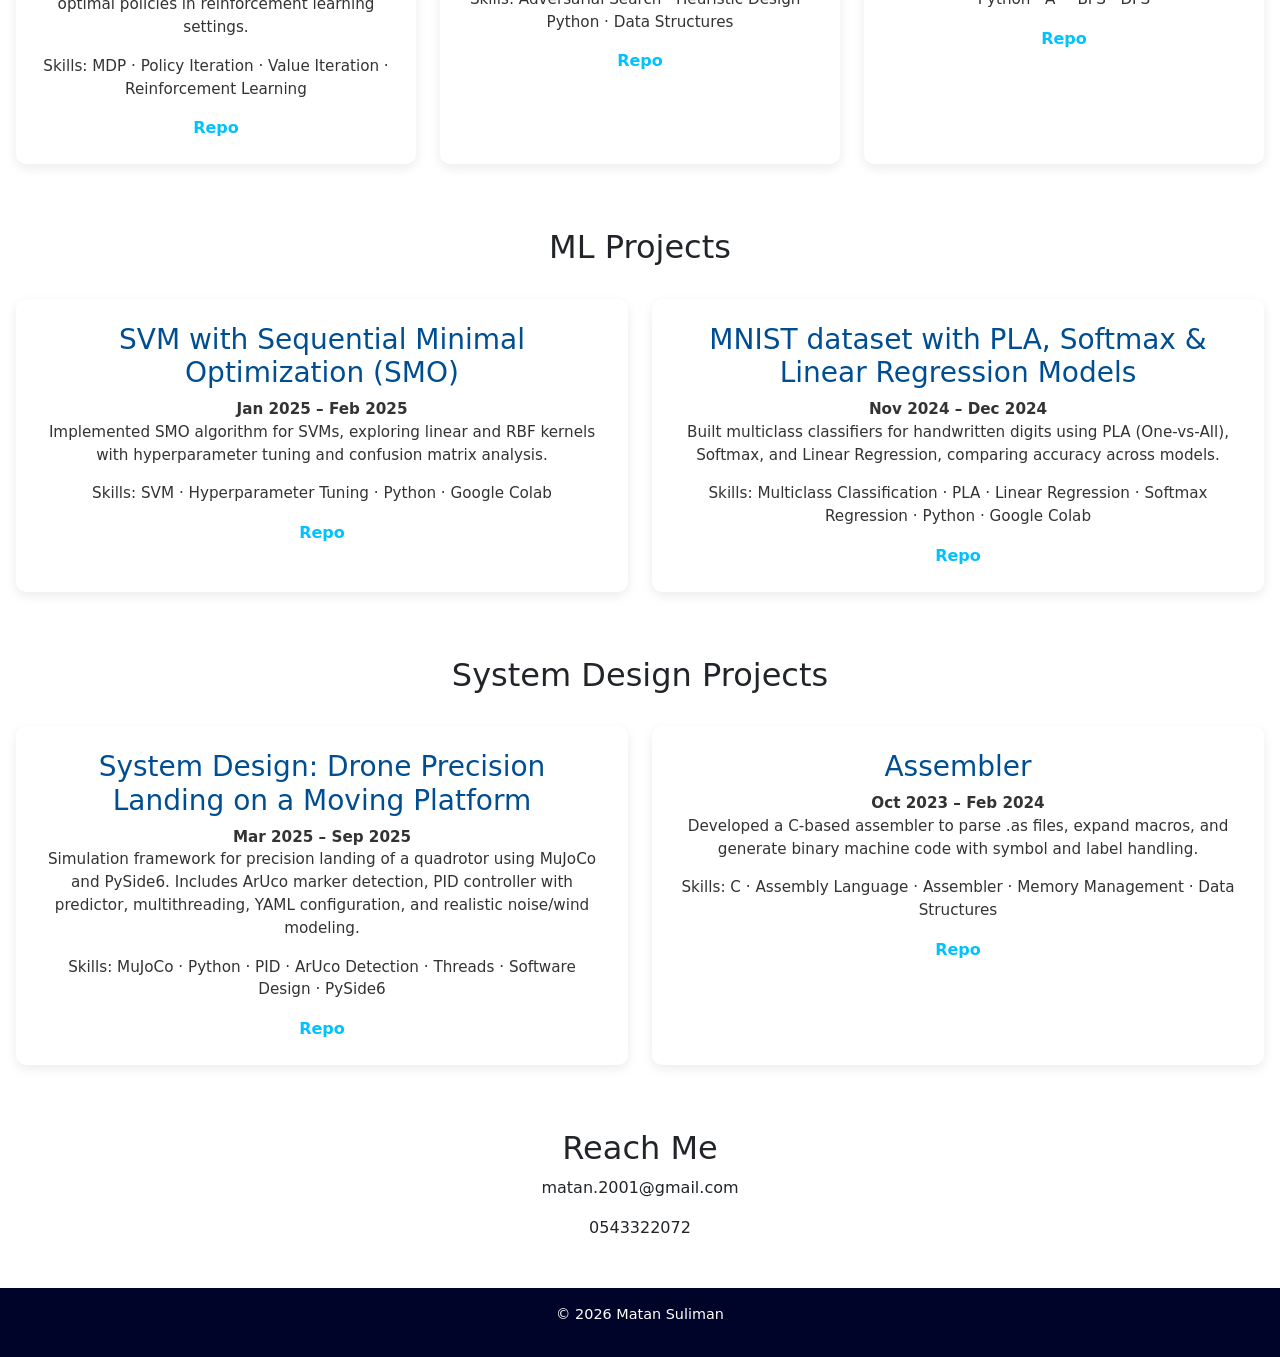
==== commit 00f0d56e: "update recent projects" ====
--- a/index.html
+++ b/index.html
@@ -52,6 +52,7 @@
         <ul class="navbar-nav">
           <li class="nav-item"><a class="nav-link" href="#flagship_project">Flagship Project</a></li>
           <li class="nav-item"><a class="nav-link" href="#education">Education & Certifications</a></li>
+          <li class="nav-item"><a class="nav-link" href="#recent_projects">Recent Projects</a></li>
           <li class="nav-item"><a class="nav-link" href="#ai_projects">AI</a></li>
           <li class="nav-item"><a class="nav-link" href="#ml_projects">ML</a></li>
           <li class="nav-item"><a class="nav-link" href="#sd_projects">System Design</a></li>
@@ -241,6 +242,31 @@
     </div>
   </section>
 
+  <section id="recent_projects" class="projects">
+    <h2>Recent Projects</h2>
+    <div class="projects-grid">
+
+      <div class="project-card">
+        <h3>Kubernetes Policy Gate (Kyverno)</h3>
+        <p><strong>Feb 2026</strong><br>
+          Automated validation of Kubernetes resources using Kyverno policies within GitHub Actions.
+          Focuses on security best practices like resource limits and non-root execution.</p>
+        <p class="skills">Skills: Kubernetes · Kyverno · GitHub Actions · DevSecOps</p>
+        <a href="https://github.com/matansuliman/k8s-policy-gate-kyverno" target="_blank">Repo</a>
+      </div>
+
+      <div class="project-card">
+        <h3>SonarCloud & Coverage Demo</h3>
+        <p><strong>Mar 2026</strong><br>
+          A Python calculator app demonstrating advanced CI/CD integration with SonarCloud.
+          Features automated quality gates, 100% test coverage reporting, and linting.</p>
+        <p class="skills">Skills: SonarCloud · Python · Pytest-cov · CI/CD · Ruff</p>
+        <a href="https://github.com/matansuliman/sonarcloud-demo" target="_blank">Repo</a>
+      </div>
+
+    </div>
+  </section>
+
   <section id="ai_projects" class="projects">
     <h2>AI Projects</h2>
     <div class="projects-grid">
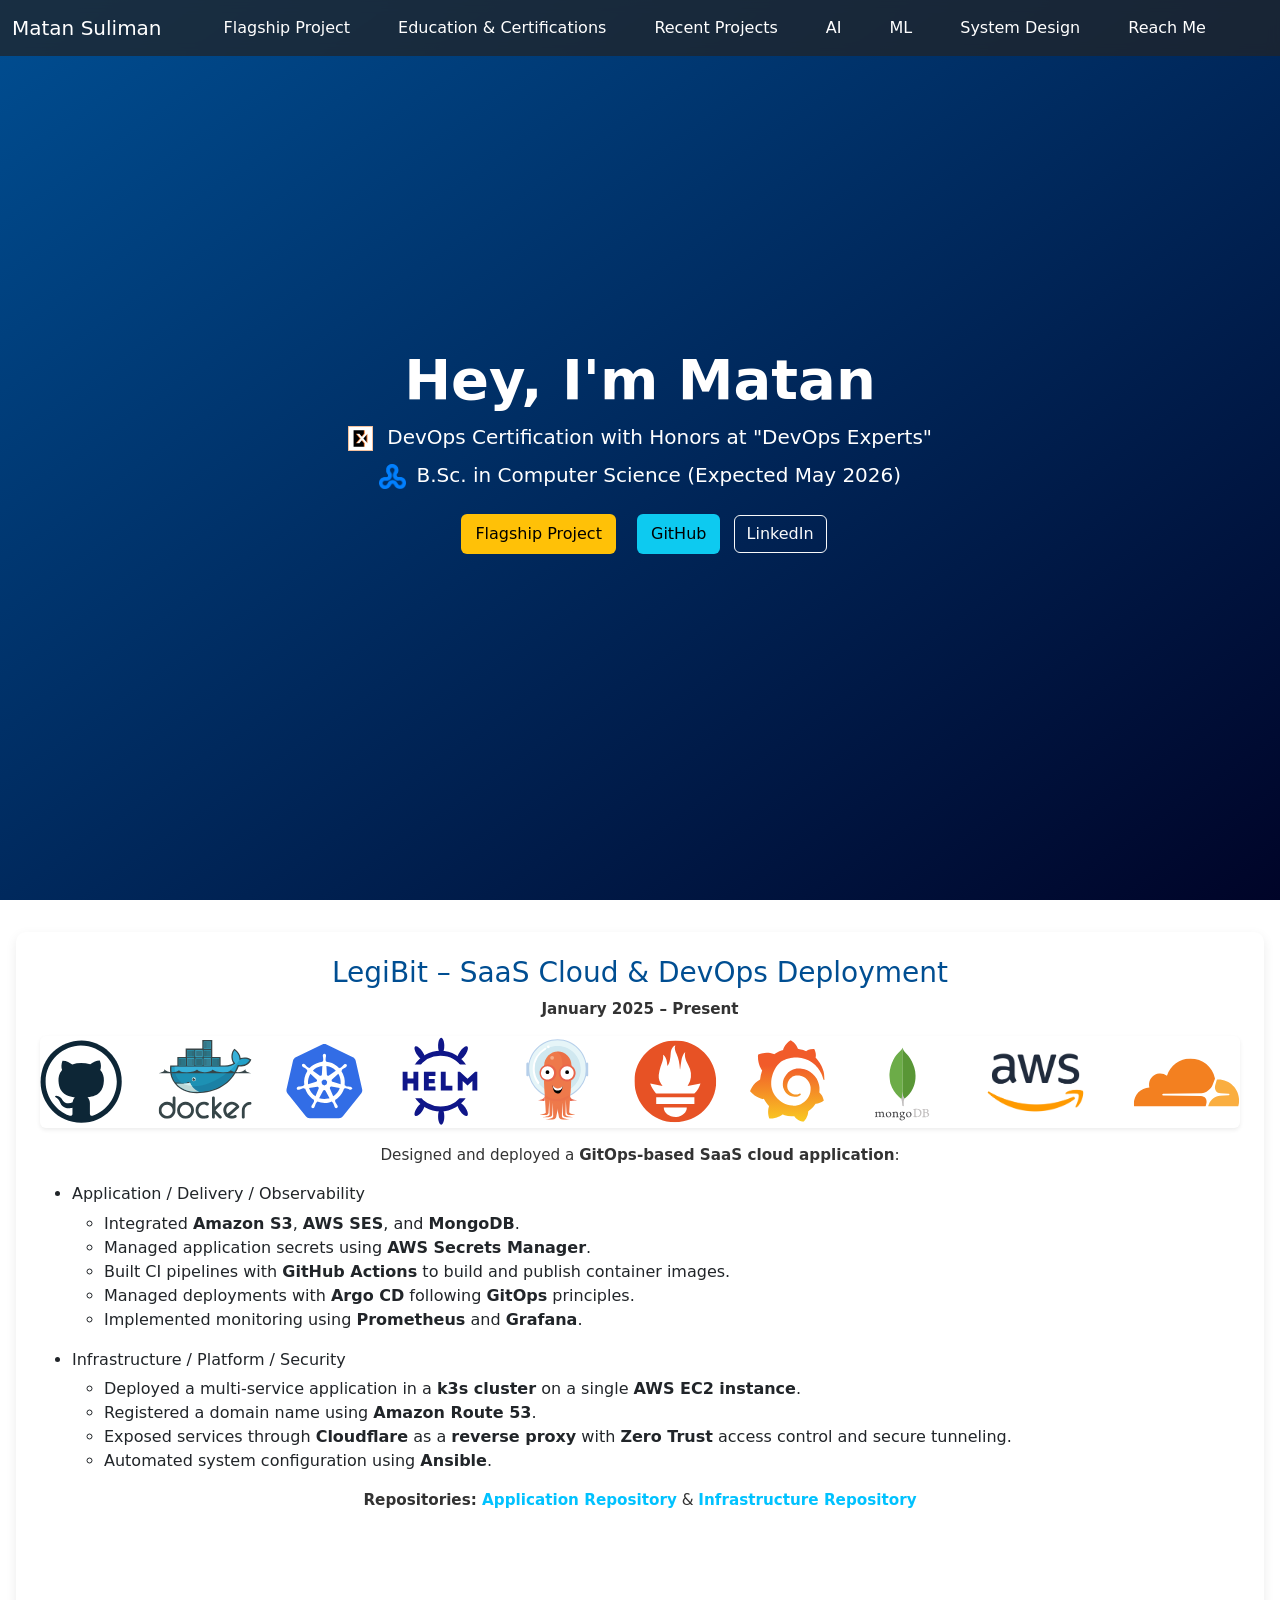
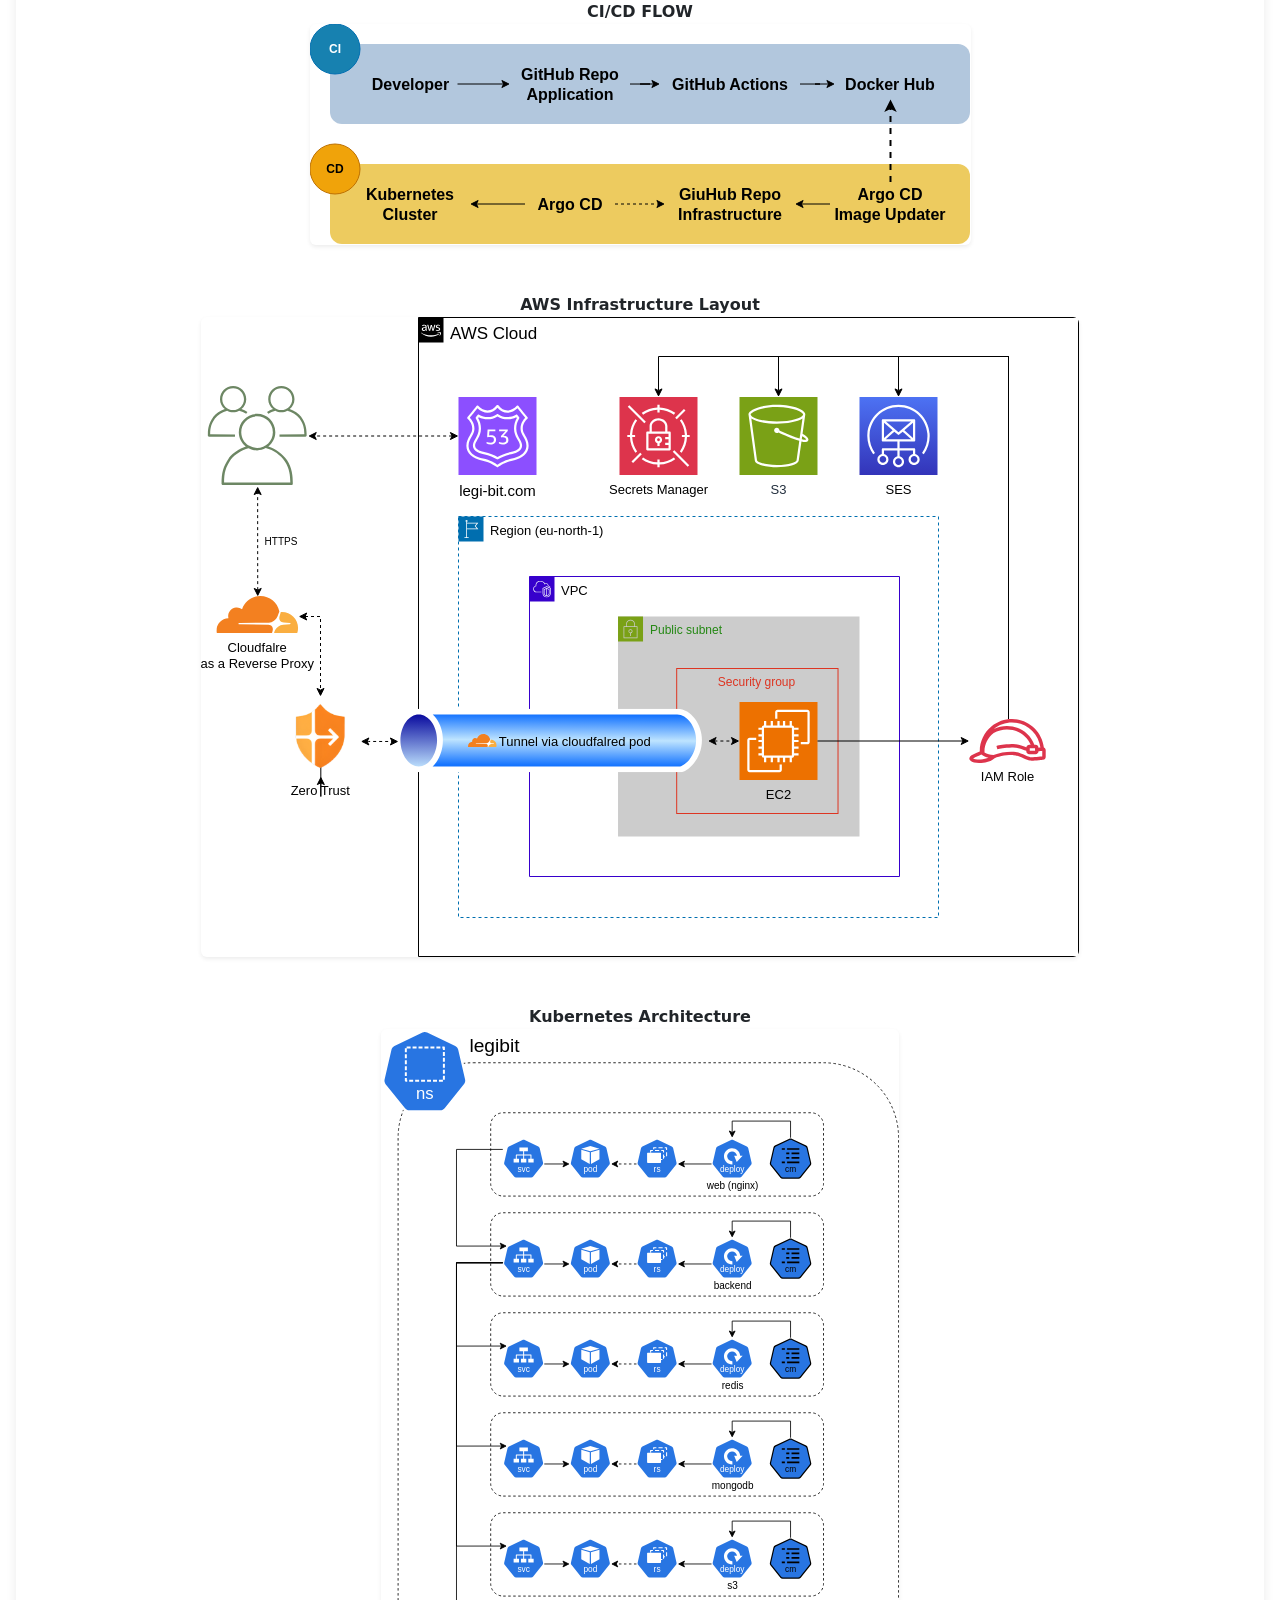
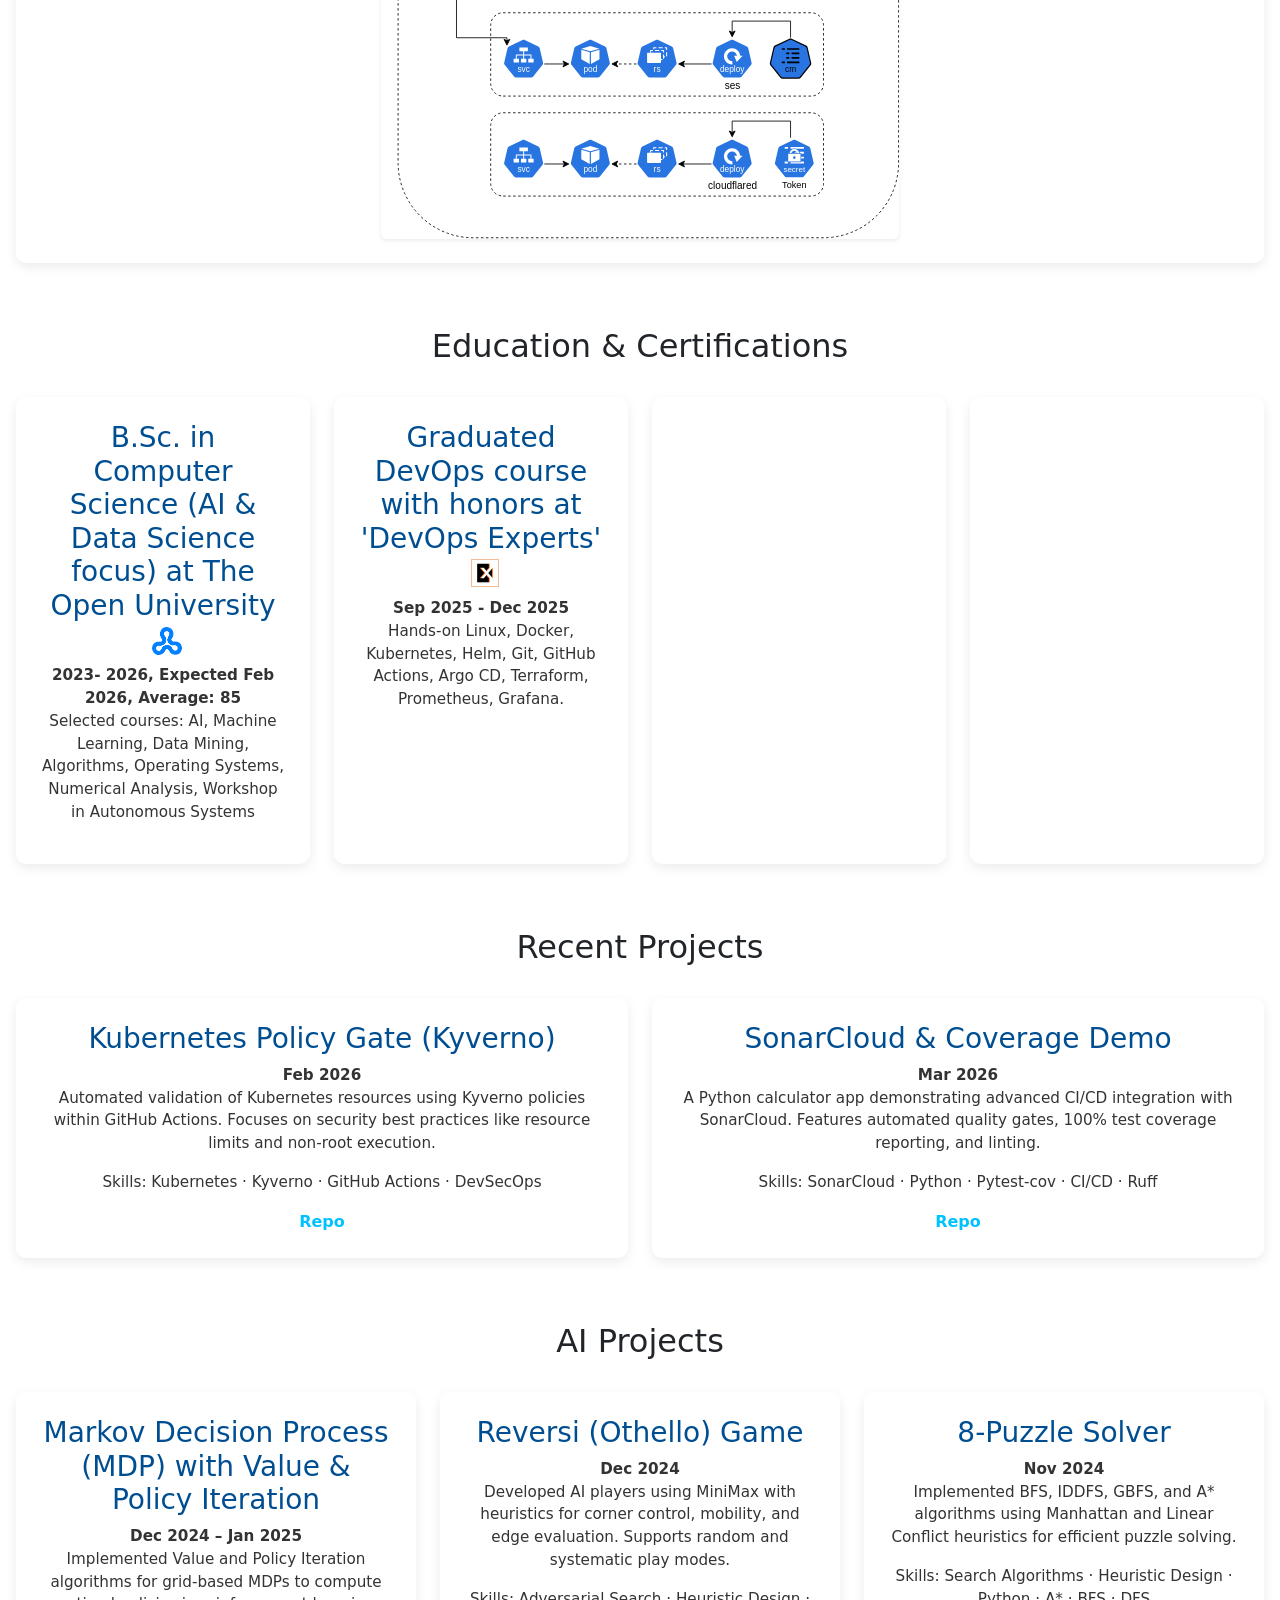
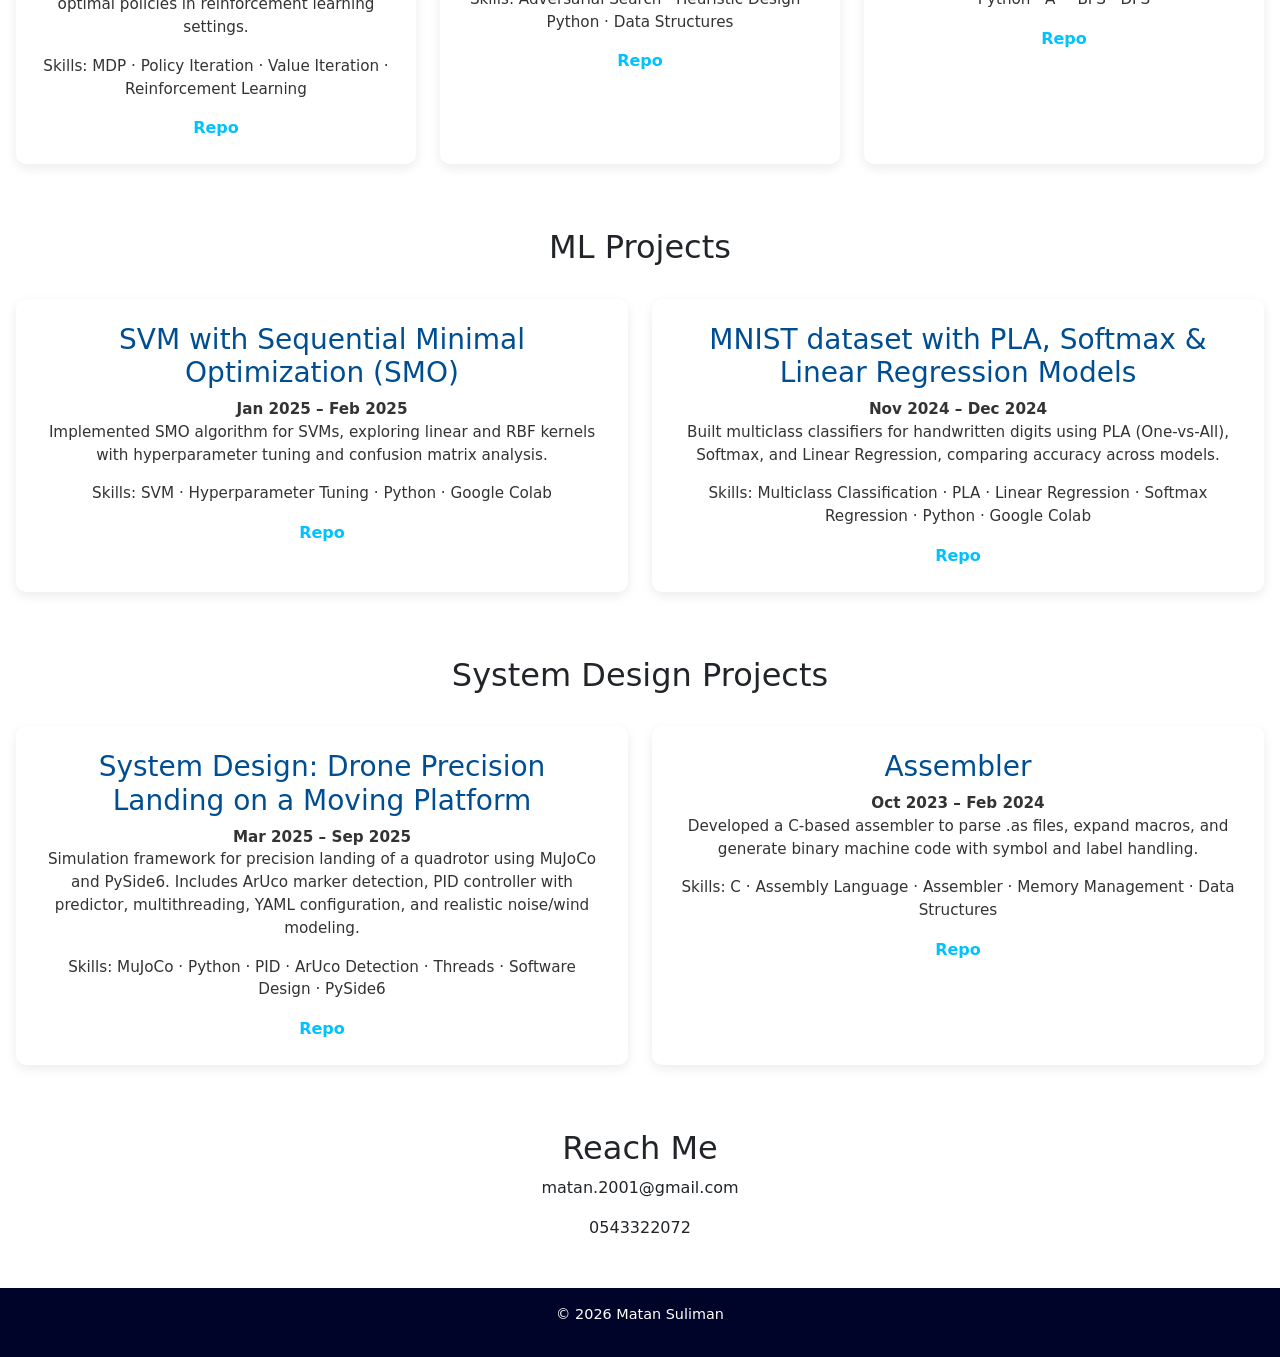
==== commit b42e4d2a: "change BSc expected date" ====
--- a/index.html
+++ b/index.html
@@ -79,7 +79,7 @@
 
         <a href="#education" class="text-white text-decoration-none d-block mb-2">
           <img src="assets/output-onlinepngtools.png" alt="The Open University" height="25" class="me-1">
-          B.Sc. in Computer Science (Expected Feb 2026)
+          B.Sc. in Computer Science (Expected May 2026)
         </a>
         <!--
         <a href="#education" class="text-white text-decoration-none d-block mb-2">
